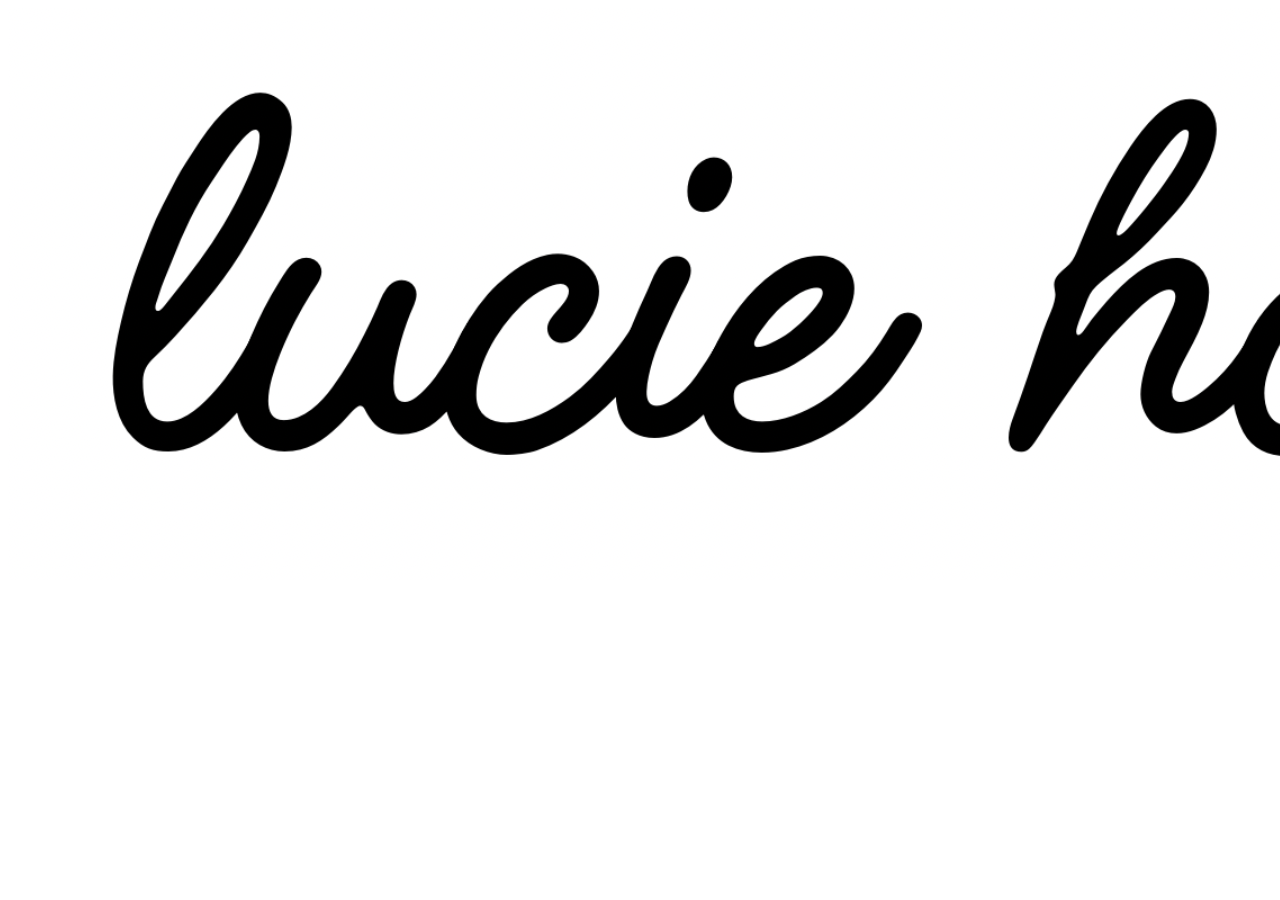
==== index.html @ 74028767 "Add files via upload" ====
<!DOCTYPE html>
<html lang="en">
  <head>
    <meta charset="UTF-8" />
    <meta name="viewport" content="width=device-width, initial-scale=1.0" />
    <title>Document</title>
    <link rel="stylesheet" href="style.css" />
  </head>
  <body>
    <img src="luciehodac.png" alt="" />
  </body>
</html>
---- style.css ----

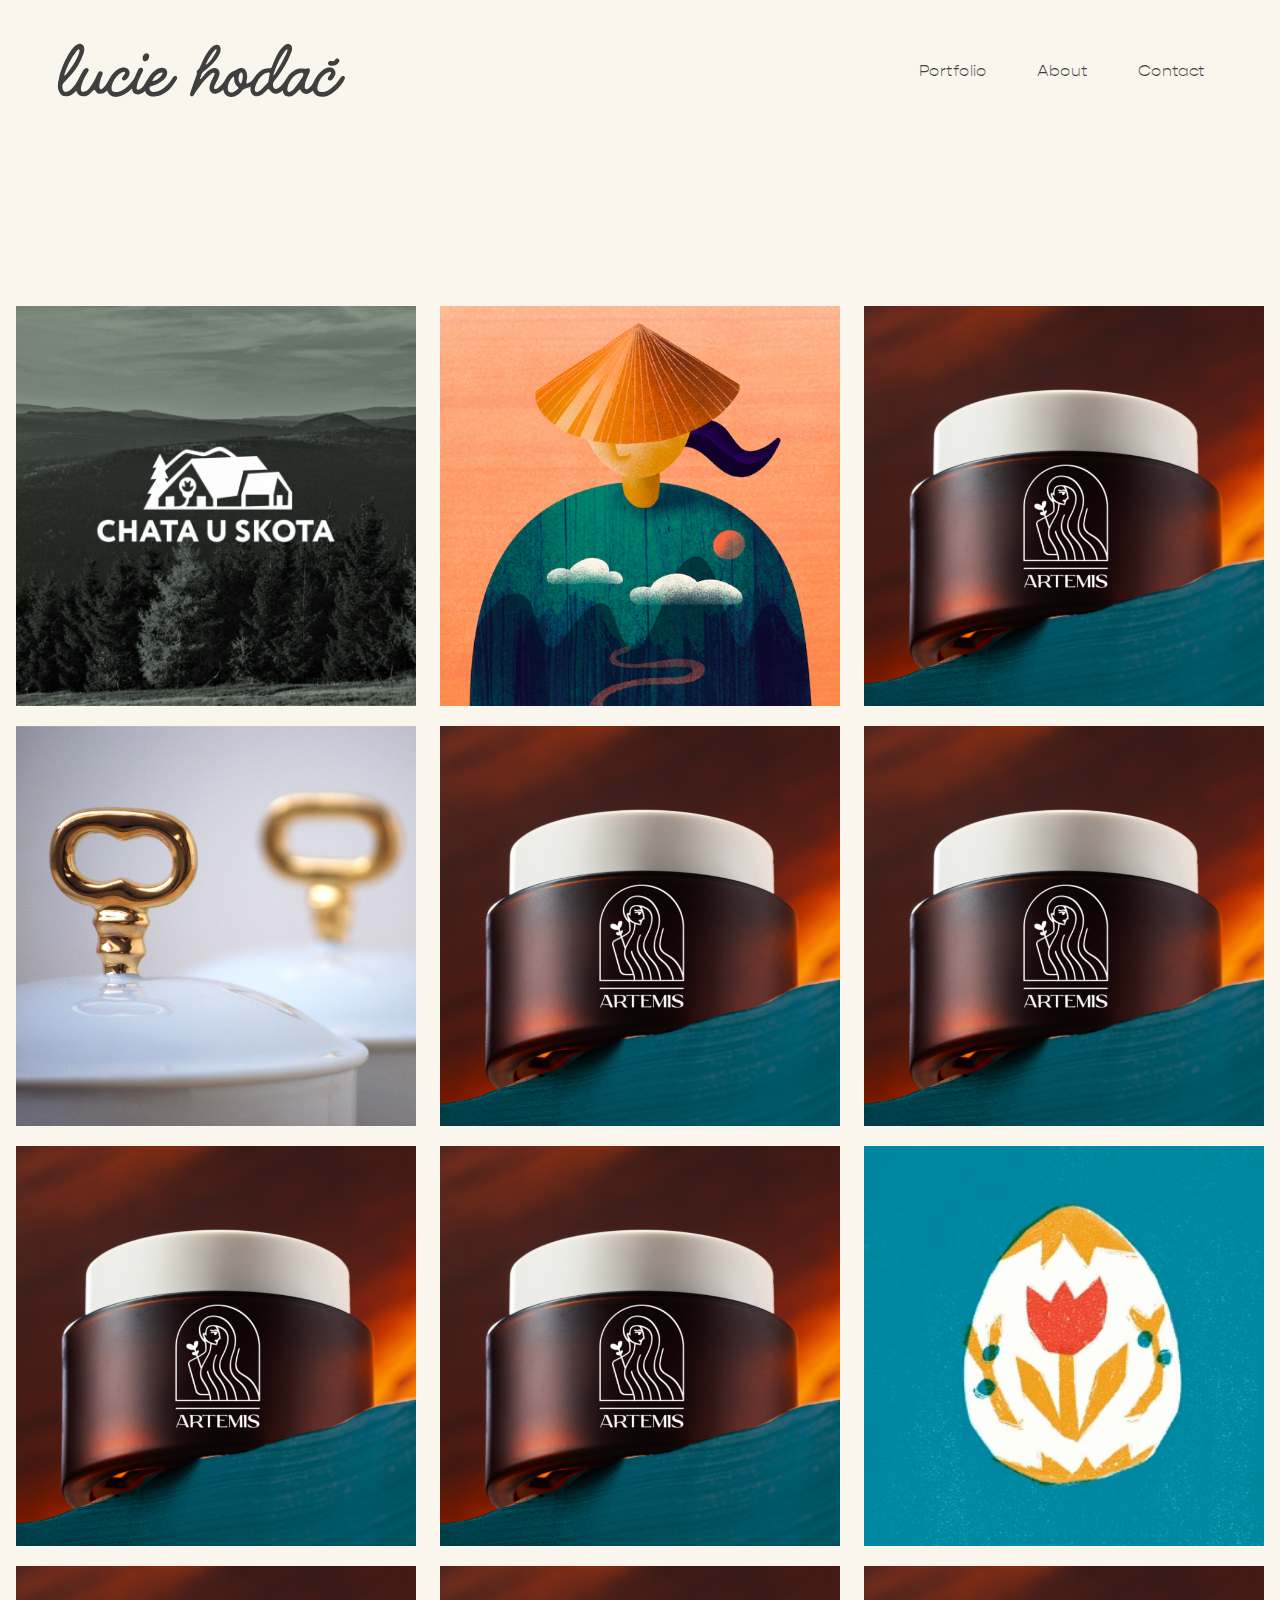
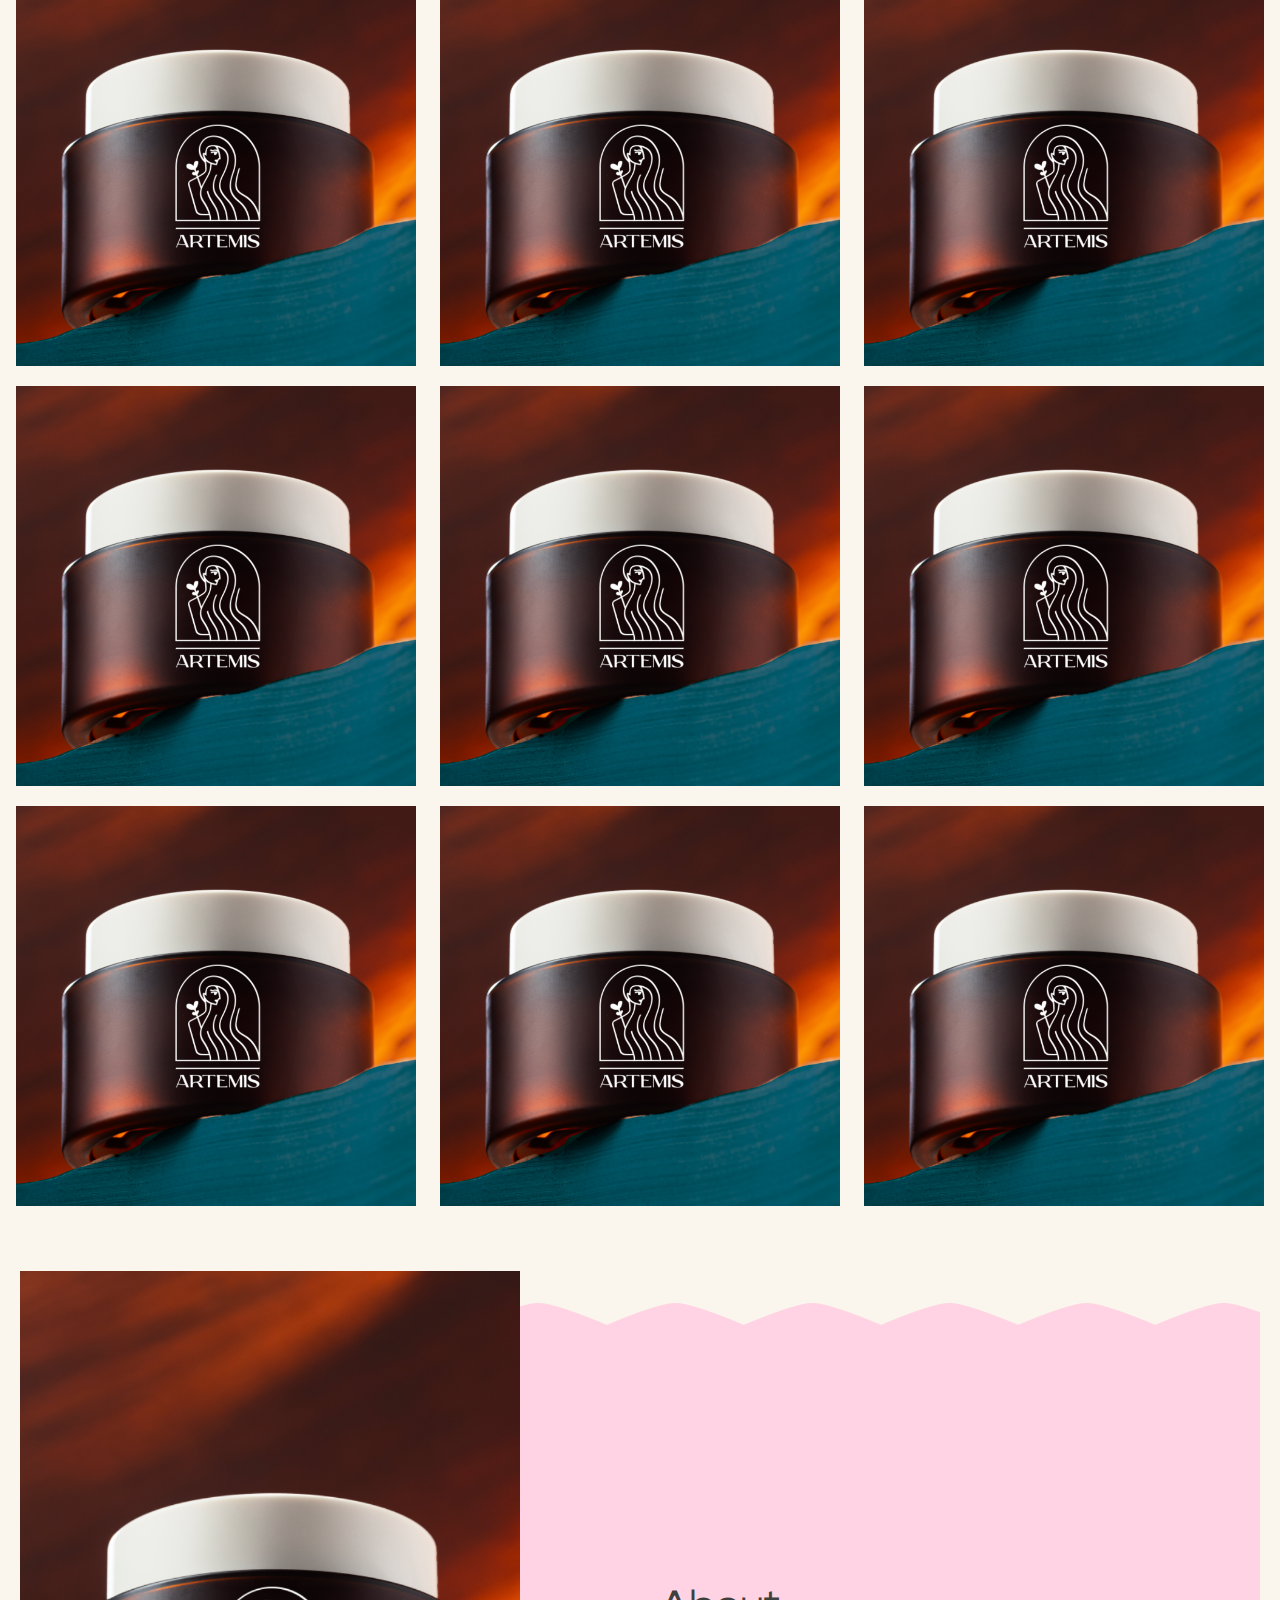
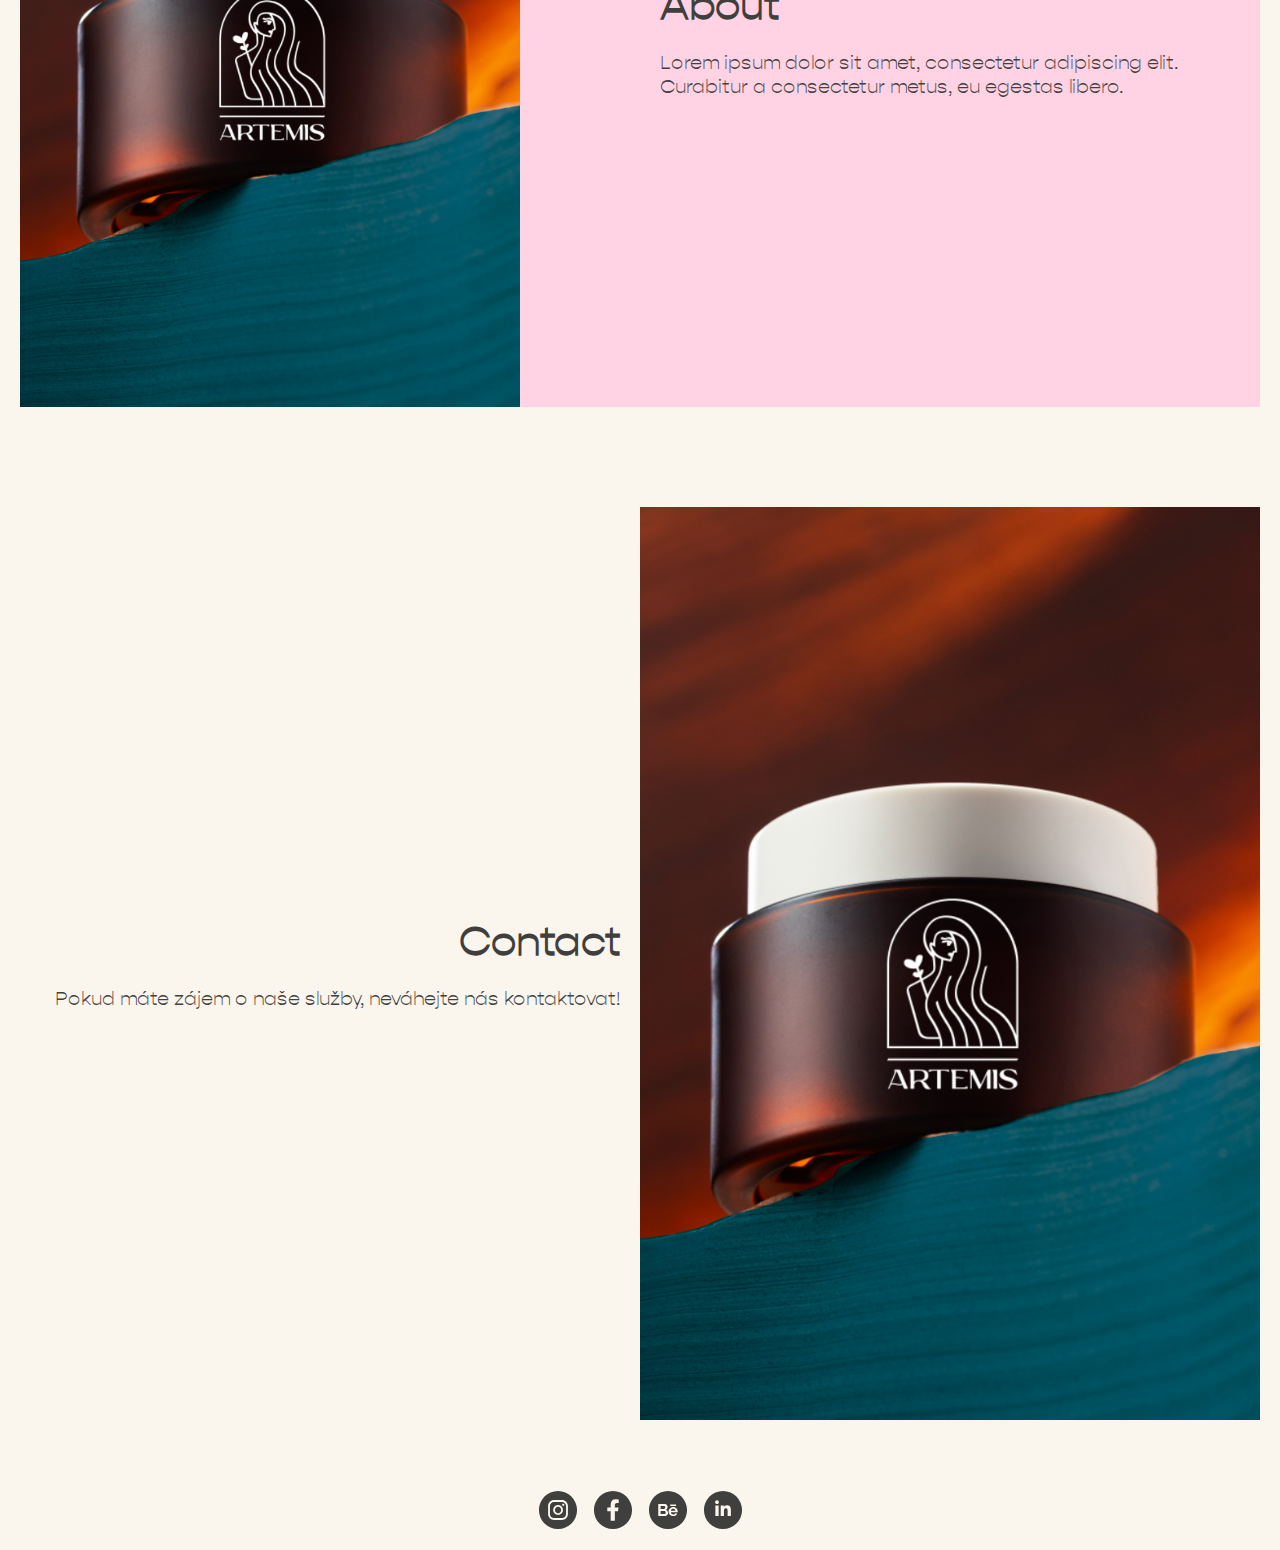
==== commit 583fc67e: "Add files via upload" ====
--- a/index.html
+++ b/index.html
@@ -1,12 +1,133 @@
 <!DOCTYPE html>
-<html lang="en">
+<html lang="cs">
   <head>
     <meta charset="UTF-8" />
     <meta name="viewport" content="width=device-width, initial-scale=1.0" />
-    <title>Document</title>
+    <title>Lucie Hodac</title>
     <link rel="stylesheet" href="style.css" />
   </head>
   <body>
-    <img src="luciehodac.png" alt="" />
+    <header>
+      <img src="Jmeno_web.svg" alt="Logo" class="logo" />
+      <nav>
+        <div class="menu-icon" id="menu-icon">
+          <span></span>
+          <span></span>
+          <span></span>
+        </div>
+        <ul id="menu">
+          <li><a href="#portfolio">Portfolio</a></li>
+          <li><a href="#about">About</a></li>
+          <li><a href="#contact">Contact</a></li>
+        </ul>
+      </nav>
+    </header>
+
+    <section id="home" class="hero">
+      <p></p>
+    </section>
+
+    <section id="portfolio" class="portfolio">
+      <div class="portfolio-item" data-title="Chata U Skota">
+        <img src="nahled_chata_u_skota.gif" alt="nahled_chata_u_skota" />
+      </div>
+      <div class="portfolio-item" data-title="Illustrations">
+        <img src="nahled_illustrations.png" alt="Projekt 2" />
+      </div>
+      <div class="portfolio-item" data-title="Artemis">
+        <img src="obr.png" alt="Projekt 3" />
+      </div>
+      <div
+        class="portfolio-item"
+        data-title="Something different that it may seem"
+      >
+        <img src="nahled_diplomka.png" alt="Projekt 4" />
+      </div>
+      <div class="portfolio-item" data-title="Projekt 5">
+        <img src="obr.png" alt="Projekt 5" />
+      </div>
+      <div class="portfolio-item" data-title="Projekt 6">
+        <img src="obr.png" alt="Projekt 6" />
+      </div>
+      <div class="portfolio-item" data-title="Projekt 7">
+        <img src="obr.png" alt="Projekt 7" />
+      </div>
+      <div class="portfolio-item" data-title="Projekt 8">
+        <img src="obr.png" alt="Projekt 8" />
+      </div>
+      <div class="portfolio-item" data-title="Projekt 9">
+        <img src="zkouska.gif" alt="Projekt 9" />
+      </div>
+      <div class="portfolio-item" data-title="Projekt 10">
+        <img src="obr.png" alt="Projekt 10" />
+      </div>
+      <div class="portfolio-item" data-title="Projekt 11">
+        <img src="obr.png" alt="Projekt 11" />
+      </div>
+      <div class="portfolio-item" data-title="Projekt 12">
+        <img src="obr.png" alt="Projekt 12" />
+      </div>
+      <div class="portfolio-item" data-title="Projekt 13">
+        <img src="obr.png" alt="Projekt 13" />
+      </div>
+      <div class="portfolio-item" data-title="Projekt 14">
+        <img src="obr.png" alt="Projekt 14" />
+      </div>
+      <div class="portfolio-item" data-title="Projekt 15">
+        <img src="obr.png" alt="Projekt 15" />
+      </div>
+      <div class="portfolio-item" data-title="Projekt 16">
+        <img src="obr.png" alt="Projekt 16" />
+      </div>
+      <div class="portfolio-item" data-title="Projekt 17">
+        <img src="obr.png" alt="Projekt 17" />
+      </div>
+      <div class="portfolio-item" data-title="Projekt 18">
+        <img src="obr.png" alt="Projekt 18" />
+      </div>
+    </section>
+    <!-- About Section -->
+    <section id="about" class="about">
+      <div class="about-content">
+        <img src="obr.png" alt="About Me" class="about-img" />
+        <div class="about-text">
+          <h2>About</h2>
+          <p>
+            Lorem ipsum dolor sit amet, consectetur adipiscing elit. Curabitur a
+            consectetur metus, eu egestas libero.
+          </p>
+        </div>
+      </div>
+    </section>
+
+    <!-- Contact Section -->
+    <section id="contact" class="contact">
+      <div class="contact-content">
+        <div class="contact-text">
+          <h2>Contact</h2>
+          <p>Pokud máte zájem o naše služby, neváhejte nás kontaktovat!</p>
+        </div>
+        <img src="obr.png" alt="Contact" class="contact-img" />
+      </div>
+    </section>
+
+    <footer>
+      <div class="footer-icons">
+        <img src="instagram.svg" alt="insta" />
+        <img src="facebook.svg" alt="fb" />
+        <img src="behance.svg" alt="be" />
+        <img src="linkedin.svg" alt="in" />
+      </div>
+    </footer>
+
+    <script>
+      // JavaScript pro menu na mobilních zařízeních
+      const menuIcon = document.getElementById("menu-icon");
+      const menu = document.getElementById("menu");
+
+      menuIcon.addEventListener("click", () => {
+        menu.classList.toggle("show");
+      });
+    </script>
   </body>
 </html>
--- a/style.css
+++ b/style.css
@@ -1 +1,272 @@
-
+/* Reset základního stylu */
+* {
+  margin: 0;
+  padding: 0;
+  box-sizing: border-box;
+}
+
+body {
+  font-family: Verdana, Geneva, Tahoma, sans-serif;
+  background-color: #faf5ed;
+  color: #3f3f3e;
+  font-family: "GopherDisplay", sans-serif;
+}
+
+header {
+  background-color: #faf5ed;
+  padding-top: 30px;
+  padding-left: 50px;
+  padding-right: 50px;
+
+  display: flex;
+  align-items: center;
+  justify-content: space-between;
+}
+
+@font-face {
+  font-family: "GopherDisplay";
+  src: url("fonts/GopherDisplay-Light.woff2") format("woff2");
+  font-weight: normal;
+  font-style: normal;
+}
+
+.logo {
+  width: 300px; /* Nastavení šířky loga */
+  height: auto; /* Automatická výška podle šířky */
+}
+
+nav {
+  display: flex;
+  align-items: center;
+}
+
+.menu-icon {
+  display: none; /* Skrytí ikonky pro desktop */
+}
+
+.menu-icon span {
+  display: block;
+  width: 25px;
+  height: 3px;
+  background-color: #3f3f3e;
+  margin: 5px 0;
+  transition: 0.4s;
+}
+
+/* Menu bude standardně skryté */
+#menu {
+  list-style: none;
+  display: flex; /* Zobrazit menu na desktopu */
+  align-items: center;
+  margin-left: auto; /* Posunout menu na pravou stranu */
+}
+
+#menu li {
+  margin: 0 10px; /* Zmenšení mezery mezi položkami */
+}
+
+#menu li a {
+  text-decoration: none;
+  color: #3f3f3e;
+  padding: 15px;
+  transition: color 0.3s; /* Přidání přechodu pro změnu barvy */
+}
+
+#menu li a:hover {
+  color: #ffd3e3; /* Změna barvy textu při najetí */
+}
+
+/* Hero sekce */
+.hero {
+  padding: 90px;
+  background-color: #faf5ed;
+}
+
+/* Portfolio */
+.portfolio {
+  padding: 5px;
+  text-align: center;
+}
+
+.portfolio-item {
+  display: inline-block;
+  margin: 10px; /* Zmenšení mezery mezi obrázky */
+  text-align: center;
+}
+
+.portfolio-item img {
+  width: 408px; /* Nastavit šířku */
+  height: 408px; /* Nastavit výšku, aby obrázky měly tvar čtverce */
+  object-fit: cover; /* Udržet poměr stran obrázku a vyplnit čtverec */
+  border-radius: 0; /* Odstranit zaoblení rohů */
+}
+/* Portfolio - animace obrázků */
+.portfolio-item {
+  display: inline-block;
+  position: relative; /* Přidání relativní pozice pro vnořený text */
+  margin: 10px; /* Větší mezera mezi obrázky */
+  width: 400px; /* Nastavení šířky obrázku */
+  height: 400px; /* Nastavení výšky obrázku */
+}
+
+.portfolio-item img {
+  width: 100%;
+  height: 100%;
+  object-fit: cover; /* Udržení poměru stran obrázku */
+  border-radius: 0; /* Odstranit zaoblení rohů */
+  transition: opacity 0.3s, background-color 0.3s; /* Přechod pro opacity a pozadí */
+}
+
+.portfolio-item:hover img {
+  opacity: 1; /* Změna opacity při najetí */
+}
+
+.portfolio-item::before {
+  content: attr(data-title); /* Zobrazí text z data-title */
+  position: absolute;
+  top: 50%;
+  left: 50%;
+  transform: translate(-50%, -50%);
+  color: #3f3f3e;
+  font-size: 1.5rem;
+  text-align: center;
+  opacity: 0; /* Skrytý text na začátku */
+  transition: opacity 0.3s; /* Přechod pro opacity */
+}
+
+.portfolio-item:hover::before {
+  opacity: 1; /* Zobrazení textu při najetí */
+  background-color: #ffd3e3; /* Barva pozadí při najetí */
+  width: 100%;
+  height: 100%;
+  display: flex;
+  align-items: center;
+  justify-content: center;
+}
+
+/* Patička */
+footer {
+  background-color: #faf5ed;
+  height: 80px;
+  display: flex;
+  justify-content: center;
+  align-items: center;
+}
+
+footer .footer-icons {
+  display: flex;
+  gap: 15px; /* Mezera mezi ikonami */
+}
+
+footer .footer-icons img {
+  width: 40px; /* Šířka ikon */
+  height: 40px; /* Výška ikon */
+  object-fit: cover; /* Udržení poměru stran */
+}
+
+/* Responsive design - zobrazení pouze na menších zařízeních */
+@media (max-width: 768px) {
+  /* Zobrazení hamburger ikony na menších obrazovkách */
+  .menu-icon {
+    display: block;
+  }
+
+  #menu {
+    display: none; /* Skrytí menu na menších obrazovkách */
+    flex-direction: column;
+    width: 100%;
+    position: absolute;
+    top: 20px;
+    right: 0;
+    background-color: #ffd3e3;
+  }
+
+  #menu.show {
+    display: block;
+    /* Zobrazení menu při aktivaci */
+  }
+
+  #menu li {
+    margin: 0;
+  }
+
+  #menu li a {
+    padding: 15px;
+    border-bottom: 1px solid #ddd;
+  }
+
+  #menu li a:hover {
+    background-color: #f0f0f0;
+  }
+}
+
+/* About sekce */
+.about {
+  padding: 50px 20px;
+  display: flex;
+  align-items: center;
+  background-color: #faf5ed;
+}
+
+.about-content {
+  display: flex;
+  align-items: center;
+  justify-content: space-between;
+  background-image: url(zkouskapozadi.png);
+}
+
+.about-img {
+  width: 500px;
+  height: auto;
+}
+
+.about-text {
+  width: 50%;
+  padding: 20px;
+}
+
+.about h2 {
+  font-size: 2.5rem;
+  margin-bottom: 20px;
+}
+
+.about p {
+  font-size: 1.2rem;
+  color: #3f3f3e;
+}
+
+/* Kontakt sekce */
+.contact {
+  padding: 50px 20px;
+  display: flex;
+  align-items: center;
+  background-color: #faf5ed;
+  margin-bottom: 0px;
+}
+
+.contact-content {
+  display: flex;
+  align-items: center;
+  justify-content: space-between;
+}
+
+.contact-text {
+  width: 50%;
+  padding: 20px;
+  text-align: right; /* Text napravo */
+}
+
+.contact-img {
+  width: 50%;
+  height: auto;
+}
+
+.contact h2 {
+  font-size: 2.5rem;
+  margin-bottom: 20px;
+}
+
+.contact p {
+  font-size: 1.2rem;
+  color: #3f3f3e;
+}
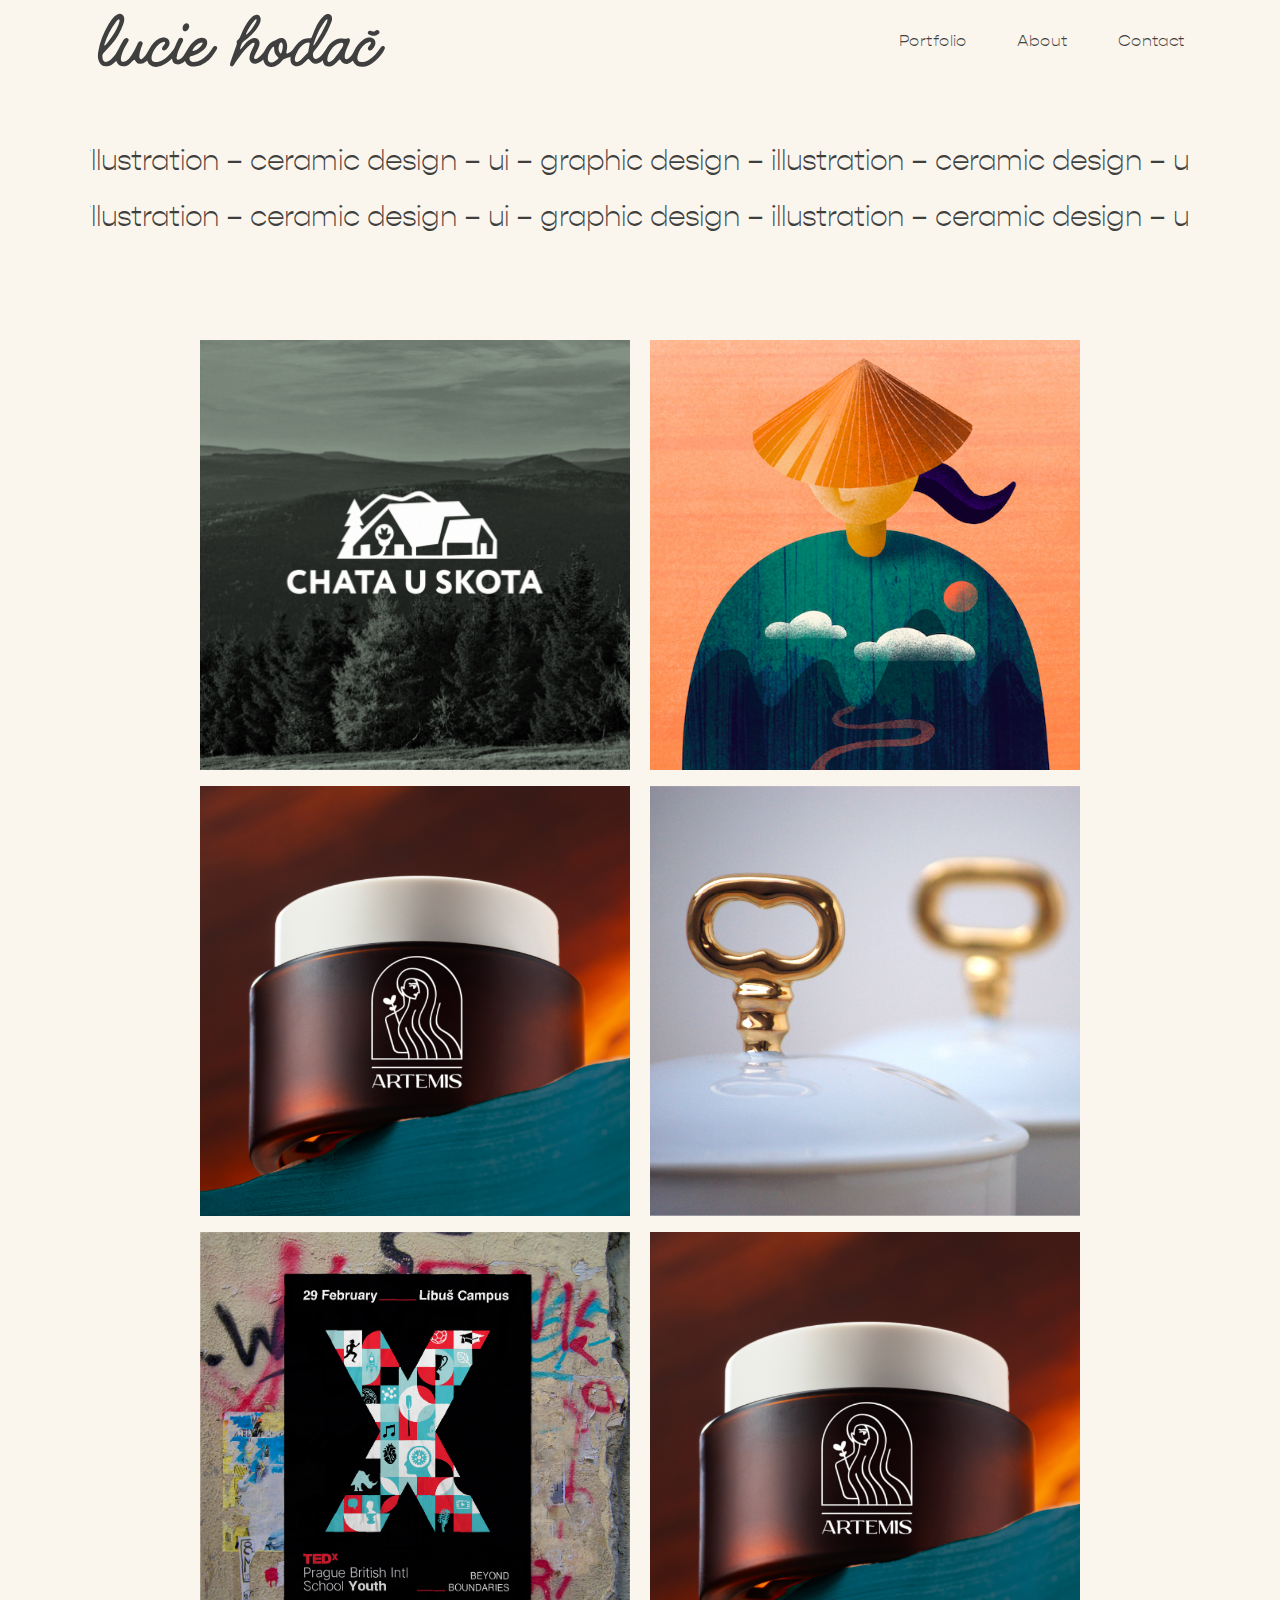
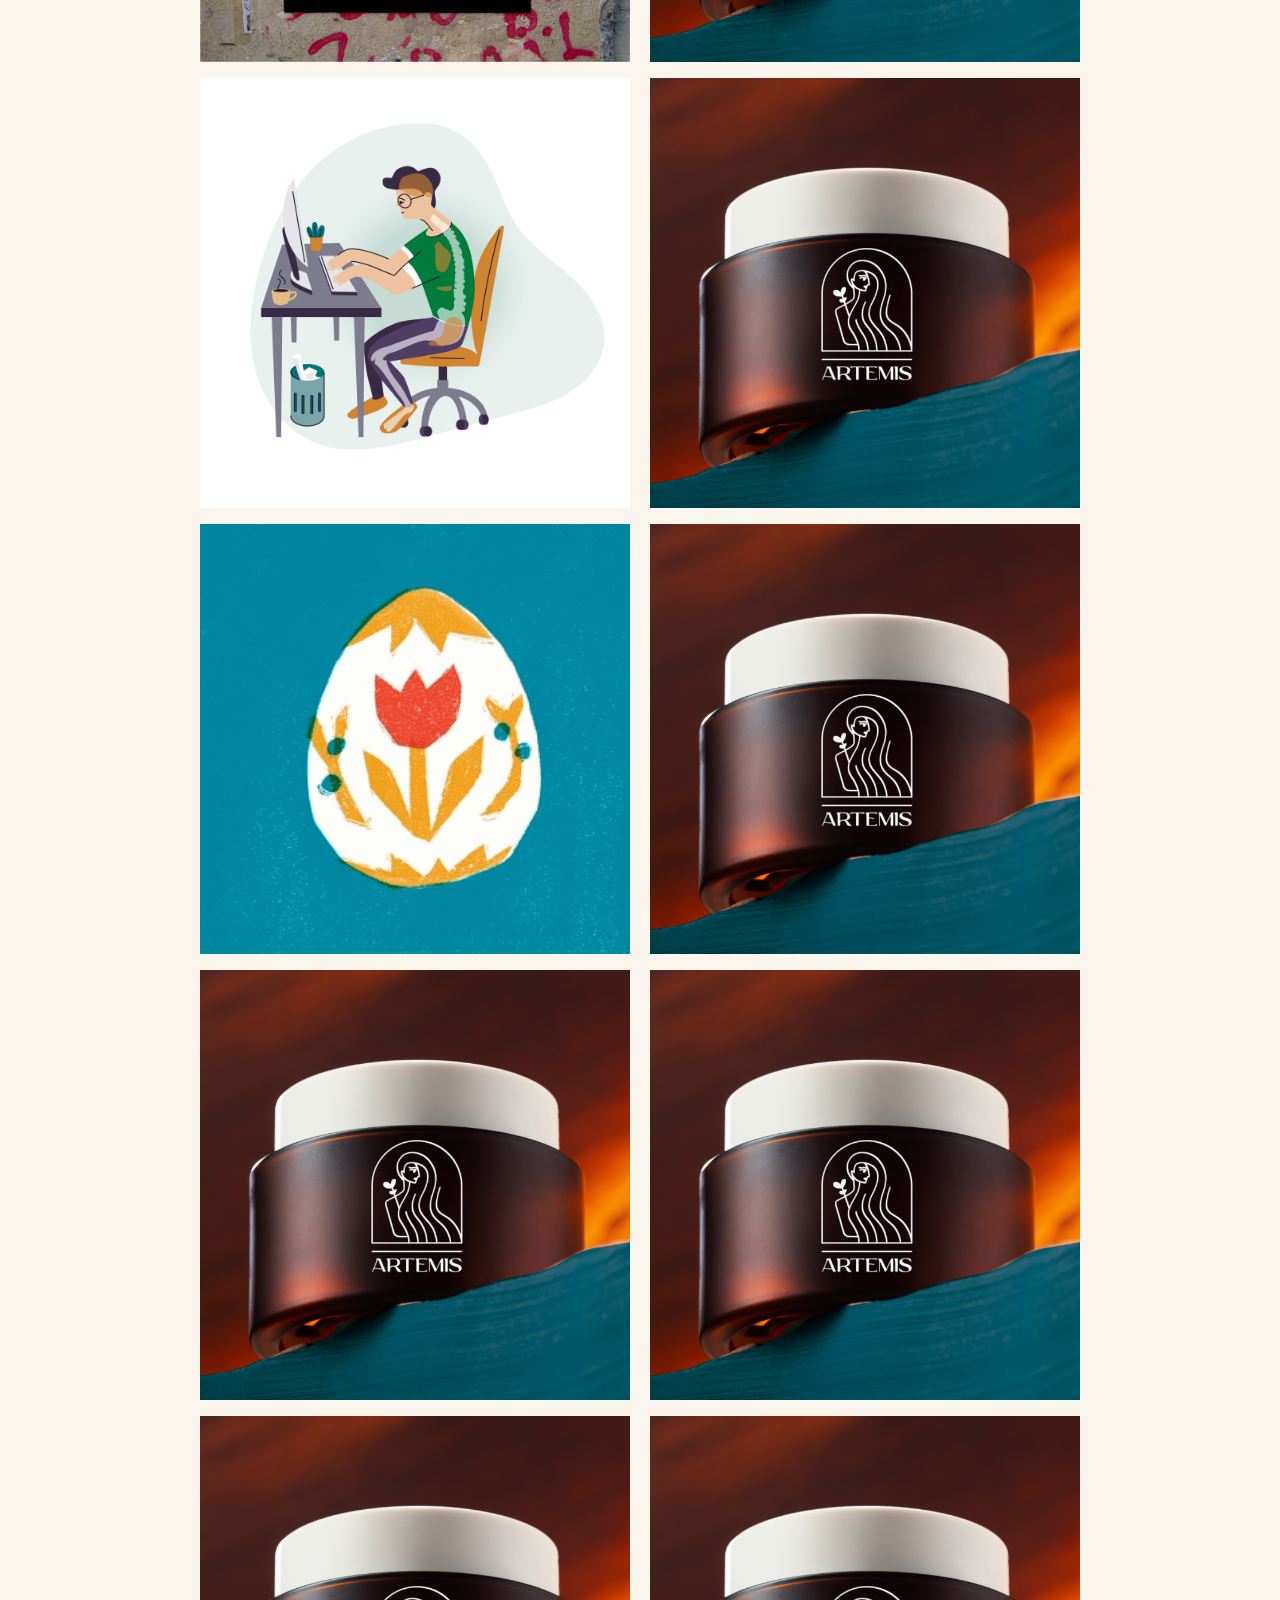
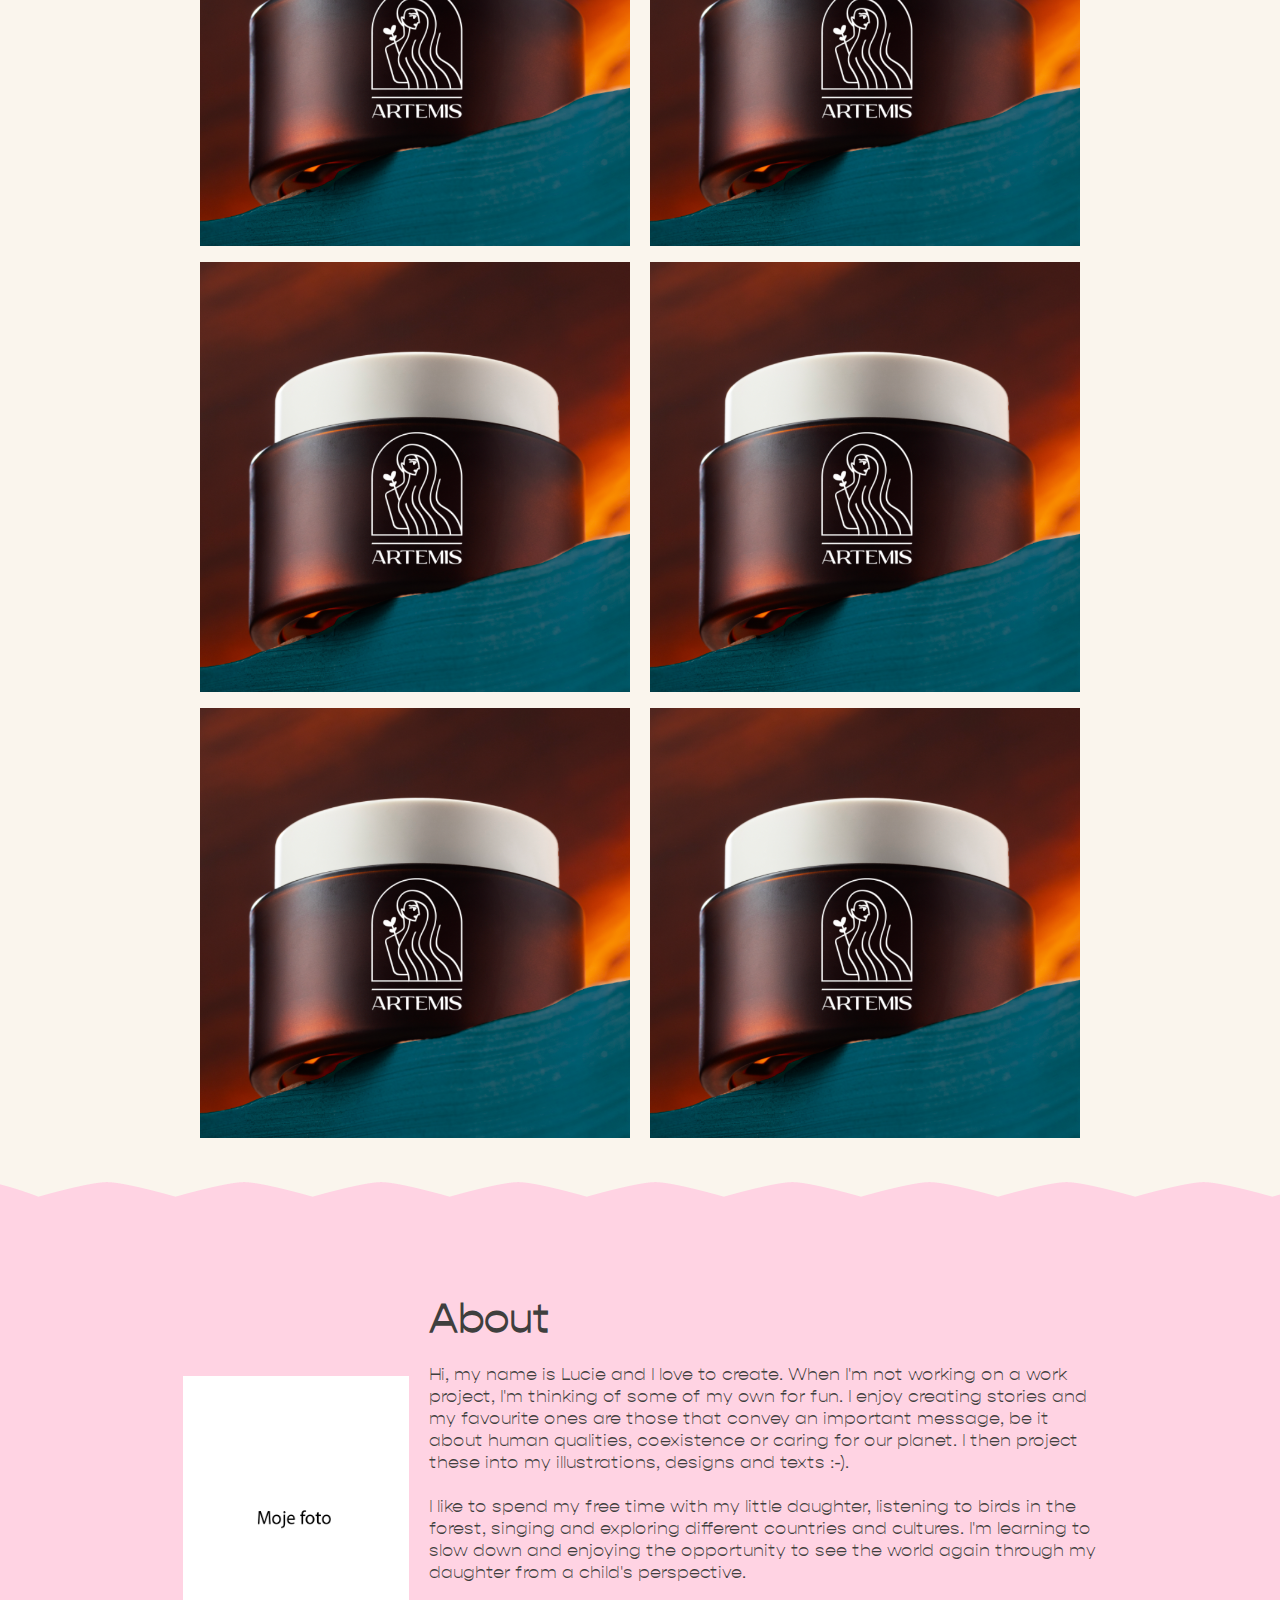
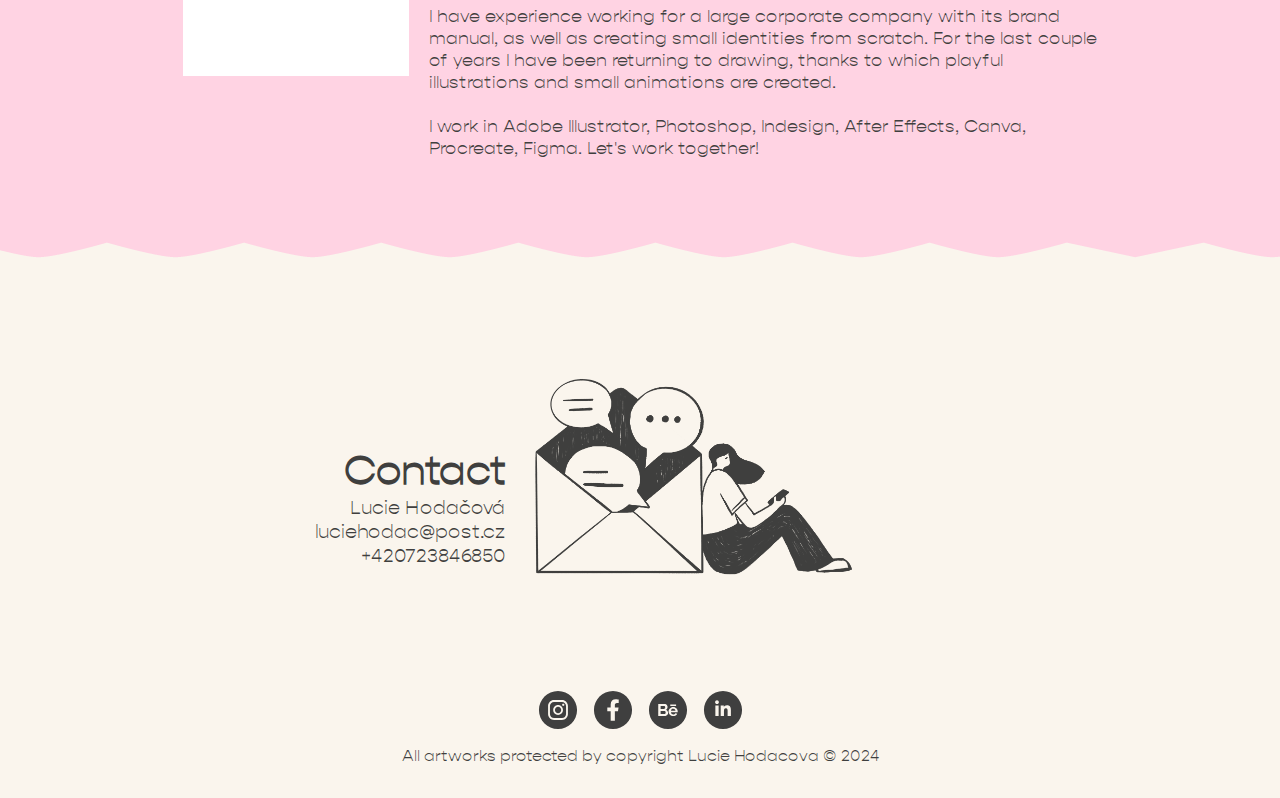
==== commit 4ef0474f: "Add files via upload" ====
--- a/index.html
+++ b/index.html
@@ -4,6 +4,7 @@
     <meta charset="UTF-8" />
     <meta name="viewport" content="width=device-width, initial-scale=1.0" />
     <title>Lucie Hodac</title>
+    <link rel="icon" type="image/x-icon" href="favicon.ico" />
     <link rel="stylesheet" href="style.css" />
   </head>
   <body>
@@ -24,15 +25,40 @@
     </header>
 
     <section id="home" class="hero">
-      <p></p>
+      <div class="container">
+        <div class="scroll">
+          <div class="RightToLeft">
+            <p>
+              graphic design – illustration – ceramic design – ui – graphic
+              design – illustration – ceramic design – ui – graphic design –
+              illustration – ceramic design – ui – graphic design – illustration
+              – ceramic design – ui – graphic design
+            </p>
+            <p><br /></p>
+            <p><br /></p>
+            <p><br /></p>
+          </div>
+
+          <div class="LeftToRight">
+            <p>
+              graphic design – illustration – ceramic design – ui – graphic
+              design – illustration – ceramic design – ui – graphic design –
+              illustration – ceramic design – ui – graphic design – illustration
+              – ceramic design – ui – graphic design
+            </p>
+          </div>
+        </div>
+      </div>
     </section>
 
     <section id="portfolio" class="portfolio">
       <div class="portfolio-item" data-title="Chata U Skota">
-        <img src="nahled_chata_u_skota.gif" alt="nahled_chata_u_skota" />
+        <a href="chatauskota.html">
+          <img src="nahled_chata_u_skota.gif" alt="nahled_chata_u_skota" />
+        </a>
       </div>
       <div class="portfolio-item" data-title="Illustrations">
-        <img src="nahled_illustrations.png" alt="Projekt 2" />
+        <img src="nahled_illustrations.png" alt="ilustrace_postavy" />
       </div>
       <div class="portfolio-item" data-title="Artemis">
         <img src="obr.png" alt="Projekt 3" />
@@ -41,16 +67,16 @@
         class="portfolio-item"
         data-title="Something different that it may seem"
       >
-        <img src="nahled_diplomka.png" alt="Projekt 4" />
+        <img src="nahled_diplomka.png" alt="porcelan" />
       </div>
-      <div class="portfolio-item" data-title="Projekt 5">
-        <img src="obr.png" alt="Projekt 5" />
+      <div class="portfolio-item" data-title="TEDx in Prague">
+        <img src="nahled_ted_x.png" alt="TEDx" />
       </div>
       <div class="portfolio-item" data-title="Projekt 6">
         <img src="obr.png" alt="Projekt 6" />
       </div>
-      <div class="portfolio-item" data-title="Projekt 7">
-        <img src="obr.png" alt="Projekt 7" />
+      <div class="portfolio-item" data-title="Infographics">
+        <img src="nahled_infographics.png" alt="infografika_postava" />
       </div>
       <div class="portfolio-item" data-title="Projekt 8">
         <img src="obr.png" alt="Projekt 8" />
@@ -86,37 +112,66 @@
         <img src="obr.png" alt="Projekt 18" />
       </div>
     </section>
-    <!-- About Section -->
+
     <section id="about" class="about">
       <div class="about-content">
-        <img src="obr.png" alt="About Me" class="about-img" />
+        <img src="mojefoto.png" alt="About Me" class="about-img" />
         <div class="about-text">
           <h2>About</h2>
           <p>
-            Lorem ipsum dolor sit amet, consectetur adipiscing elit. Curabitur a
-            consectetur metus, eu egestas libero.
+            Hi, my name is Lucie and I love to create. When I'm not working on a
+            work project, I'm thinking of some of my own for fun. I enjoy
+            creating stories and my favourite ones are those that convey an
+            important message, be it about human qualities, coexistence or
+            caring for our planet. I then project these into my illustrations,
+            designs and texts :-). <br /><br />I like to spend my free time with
+            my little daughter, listening to birds in the forest, singing and
+            exploring different countries and cultures. I'm learning to slow
+            down and enjoying the opportunity to see the world again through my
+            daughter from a child's perspective. <br /><br />I have experience
+            working for a large corporate company with its brand manual, as well
+            as creating small identities from scratch. For the last couple of
+            years I have been returning to drawing, thanks to which playful
+            illustrations and small animations are created. <br /><br />
+
+            I work in Adobe Illustrator, Photoshop, Indesign, After Effects,
+            Canva, Procreate, Figma. Let's work together!
           </p>
         </div>
       </div>
     </section>
 
-    <!-- Contact Section -->
     <section id="contact" class="contact">
       <div class="contact-content">
         <div class="contact-text">
+          <p><br /></p>
           <h2>Contact</h2>
-          <p>Pokud máte zájem o naše služby, neváhejte nás kontaktovat!</p>
+          <p>Lucie Hodačová</p>
+          <p>luciehodac@post.cz</p>
+          <p>+420723846850</p>
+          <br />
         </div>
-        <img src="obr.png" alt="Contact" class="contact-img" />
+        <img src="Contact_Web.png" alt="Contact" class="contact-img" />
       </div>
     </section>
 
     <footer>
       <div class="footer-icons">
-        <img src="instagram.svg" alt="insta" />
-        <img src="facebook.svg" alt="fb" />
-        <img src="behance.svg" alt="be" />
-        <img src="linkedin.svg" alt="in" />
+        <a href="https://www.instagram.com/lucie.hodac/"
+          ><img src="instagram.svg" alt="insta"
+        /></a>
+        <a href="https://www.facebook.com/luciesmoradkovadesign/"
+          ><img src="facebook.svg" alt="fb"
+        /></a>
+        <a href="https://www.behance.net/luciehodacova"
+          ><img src="behance.svg" alt="be"
+        /></a>
+        <a href="https://www.linkedin.com/in/lucie-hodacova-a73a61aa"
+          ><img src="linkedin.svg" alt="in"
+        /></a>
+      </div>
+      <div class="rights">
+        <p>All artworks protected by copyright Lucie Hodacova © 2024</p>
       </div>
     </footer>
 
--- a/style.css
+++ b/style.css
@@ -15,8 +15,8 @@
 header {
   background-color: #faf5ed;
   padding-top: 30px;
-  padding-left: 50px;
-  padding-right: 50px;
+  padding-left: 90px;
+  padding-right: 70px;
 
   display: flex;
   align-items: center;
@@ -33,11 +33,14 @@
 .logo {
   width: 300px; /* Nastavení šířky loga */
   height: auto; /* Automatická výška podle šířky */
+  position: fixed;
+  z-index: 9999;
 }
 
 nav {
   display: flex;
   align-items: center;
+  margin-left: auto;
 }
 
 .menu-icon {
@@ -82,6 +85,53 @@
   background-color: #faf5ed;
 }
 
+.container {
+  display: flex;
+  justify-content: center;
+  align-items: center;
+  height: 6rem;
+  overflow: hidden;
+}
+
+.scroll {
+  white-space: nowrap;
+  font-size: 0.35rem;
+  margin: 0 2em;
+}
+
+.scroll p {
+  font-size: 5em;
+  color: #3f3f3e;
+  margin-bottom: 0;
+  line-height: 0.5em;
+}
+
+.RightToLeft {
+  animation: RightToLeft 30s infinite linear;
+}
+
+.LeftToRight {
+  animation: LeftToRight 30s infinite linear;
+}
+
+@keyframes RightToLeft {
+  from {
+    transform: translateX(0%);
+  }
+  to {
+    transform: translateX(-100%);
+  }
+}
+
+@keyframes LeftToRight {
+  from {
+    transform: translateX(-100%);
+  }
+  to {
+    transform: translateX(0%);
+  }
+}
+
 /* Portfolio */
 .portfolio {
   padding: 5px;
@@ -95,8 +145,8 @@
 }
 
 .portfolio-item img {
-  width: 408px; /* Nastavit šířku */
-  height: 408px; /* Nastavit výšku, aby obrázky měly tvar čtverce */
+  width: 430px; /* Nastavit šířku */
+  height: 430px; /* Nastavit výšku, aby obrázky měly tvar čtverce */
   object-fit: cover; /* Udržet poměr stran obrázku a vyplnit čtverec */
   border-radius: 0; /* Odstranit zaoblení rohů */
 }
@@ -104,9 +154,9 @@
 .portfolio-item {
   display: inline-block;
   position: relative; /* Přidání relativní pozice pro vnořený text */
-  margin: 10px; /* Větší mezera mezi obrázky */
-  width: 400px; /* Nastavení šířky obrázku */
-  height: 400px; /* Nastavení výšky obrázku */
+  margin: 8px; /* Větší mezera mezi obrázky */
+  width: 430px; /* Nastavení šířky obrázku */
+  height: 430px; /* Nastavení výšky obrázku */
 }
 
 .portfolio-item img {
@@ -142,26 +192,6 @@
   display: flex;
   align-items: center;
   justify-content: center;
-}
-
-/* Patička */
-footer {
-  background-color: #faf5ed;
-  height: 80px;
-  display: flex;
-  justify-content: center;
-  align-items: center;
-}
-
-footer .footer-icons {
-  display: flex;
-  gap: 15px; /* Mezera mezi ikonami */
-}
-
-footer .footer-icons img {
-  width: 40px; /* Šířka ikon */
-  height: 40px; /* Výška ikon */
-  object-fit: cover; /* Udržení poměru stran */
 }
 
 /* Responsive design - zobrazení pouze na menších zařízeních */
@@ -202,7 +232,6 @@
 
 /* About sekce */
 .about {
-  padding: 50px 20px;
   display: flex;
   align-items: center;
   background-color: #faf5ed;
@@ -211,17 +240,22 @@
 .about-content {
   display: flex;
   align-items: center;
-  justify-content: space-between;
+  justify-content: center;
   background-image: url(zkouskapozadi.png);
+
+  width: 100%; /* Šířka sekce bude 100% */
+  min-height: 750px;
+  padding: 0 50px;
 }
 
 .about-img {
-  width: 500px;
-  height: auto;
+  width: auto;
+  height: 300px;
+  padding-left: 20px;
 }
 
 .about-text {
-  width: 50%;
+  width: 60%;
   padding: 20px;
 }
 
@@ -231,7 +265,7 @@
 }
 
 .about p {
-  font-size: 1.2rem;
+  font-size: 1.1rem;
   color: #3f3f3e;
 }
 
@@ -253,20 +287,59 @@
 .contact-text {
   width: 50%;
   padding: 20px;
+  padding-top: 70px;
   text-align: right; /* Text napravo */
 }
 
 .contact-img {
-  width: 50%;
+  width: 27%;
   height: auto;
+  margin-right: 400px;
 }
 
 .contact h2 {
   font-size: 2.5rem;
-  margin-bottom: 20px;
 }
 
 .contact p {
   font-size: 1.2rem;
   color: #3f3f3e;
 }
+/* Patička */
+footer {
+  background-color: #faf5ed;
+  height: 140px;
+  display: flex;
+  flex-direction: column;
+  justify-content: center;
+  align-items: center;
+}
+
+footer .footer-icons {
+  display: flex;
+  gap: 15px;
+  margin-bottom: 10px;
+}
+
+footer .footer-icons img {
+  width: 40px; /* Šířka ikon */
+  height: 40px; /* Výška ikon */
+  object-fit: cover; /* Udržení poměru stran */
+}
+footer .rights {
+  text-align: center;
+  color: #3f3f3e;
+}
+
+footer .footer-icons a img {
+  width: 40px; /* Šířka ikon */
+  height: 40px; /* Výška ikon */
+  transition: filter 0.3s ease; /* Přidání přechodu pro změnu barvy */
+  filter: invert(0%) sepia(0%) saturate(0%) hue-rotate(0deg) brightness(100%)
+    contrast(100%); /* Výchozí barva */
+}
+
+footer .footer-icons a:hover img {
+  filter: invert(92%) sepia(13%) saturate(2875%) hue-rotate(304deg)
+    brightness(156%) contrast(90%); /* Barva #FFD3E3 při najetí myši */
+}
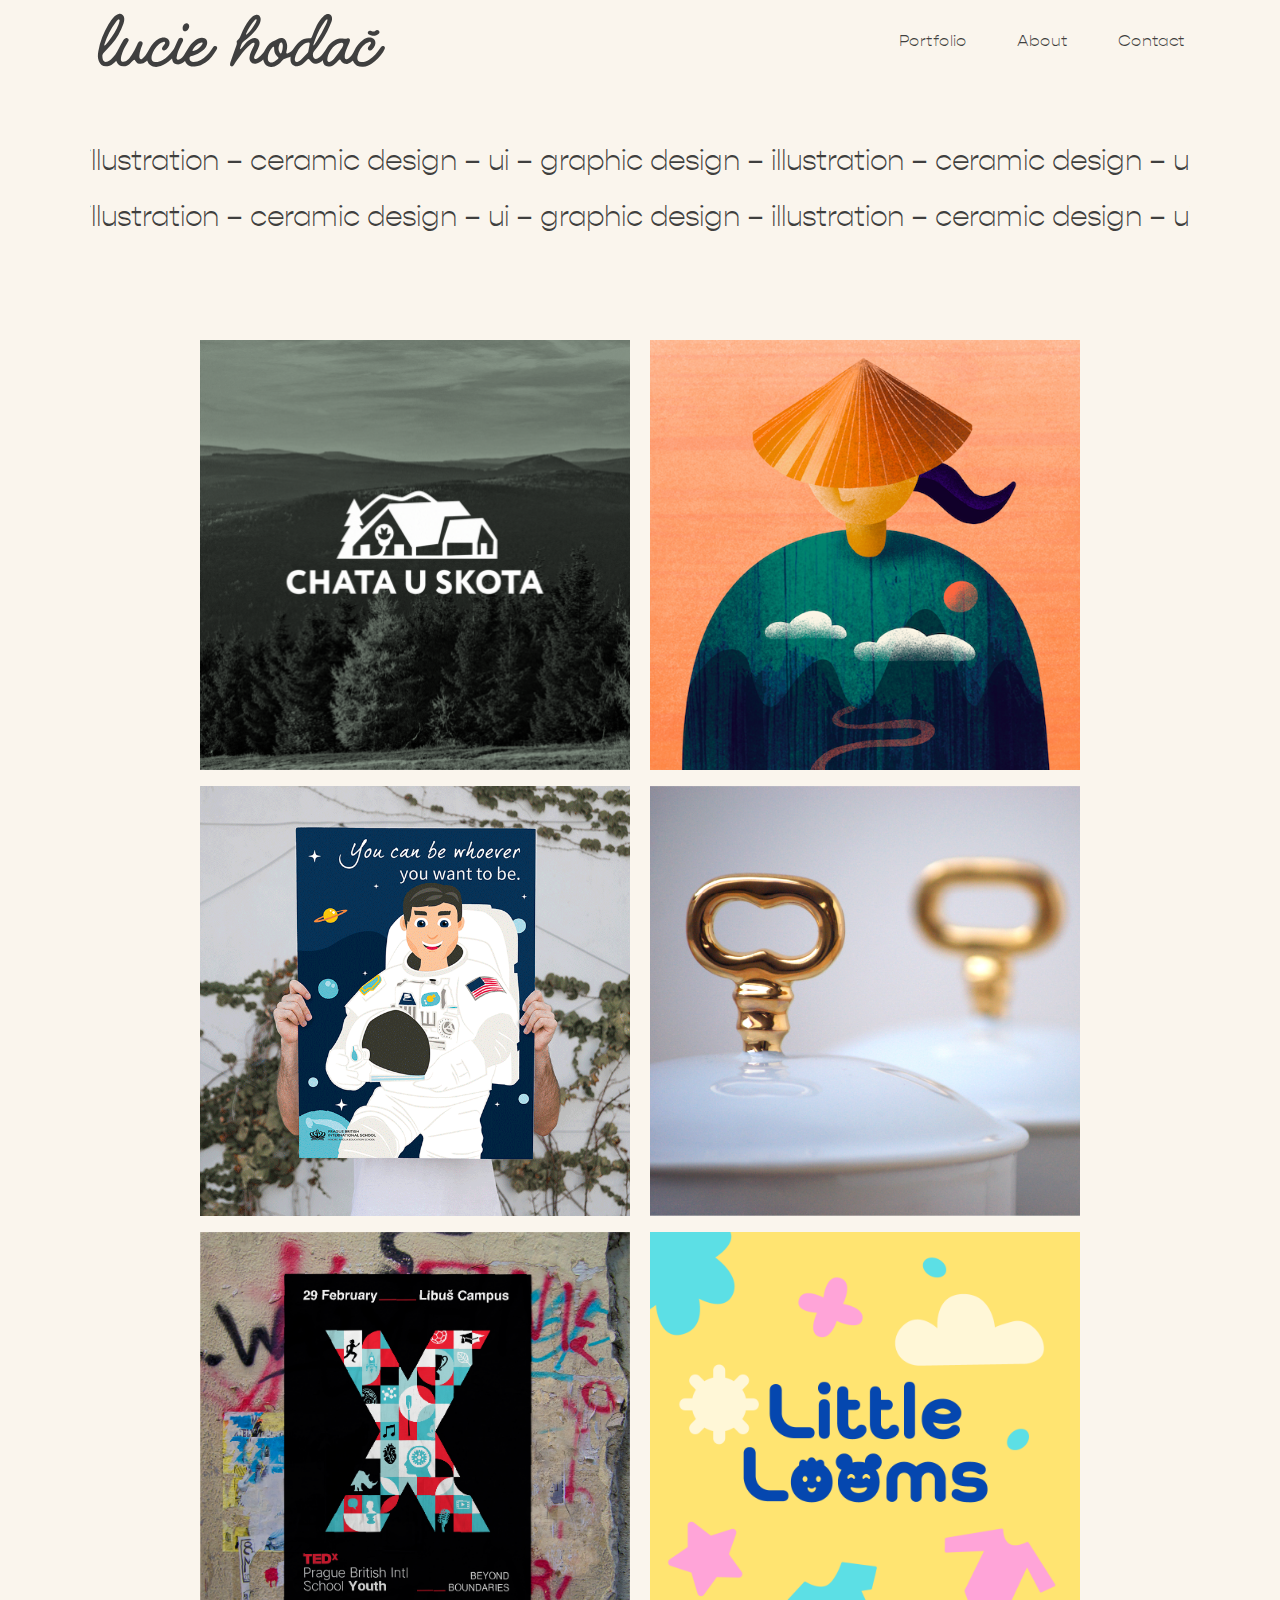
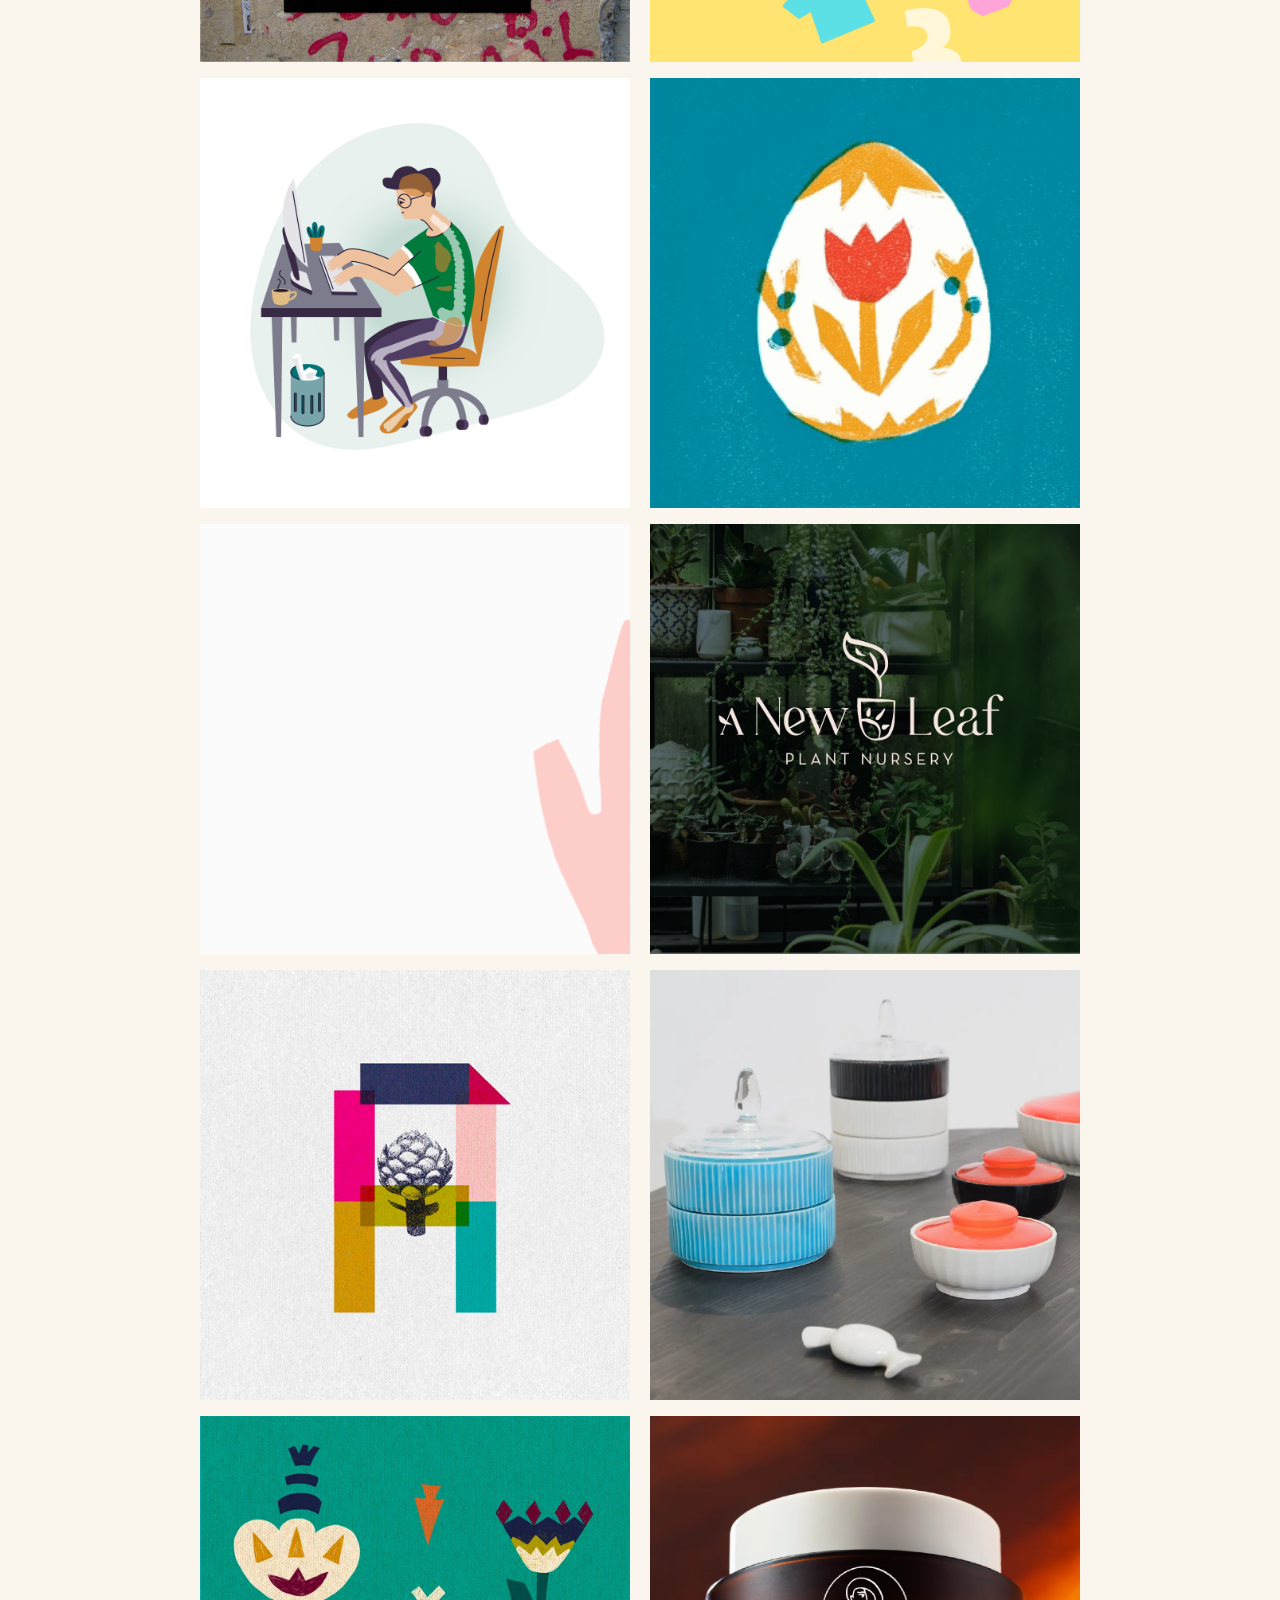
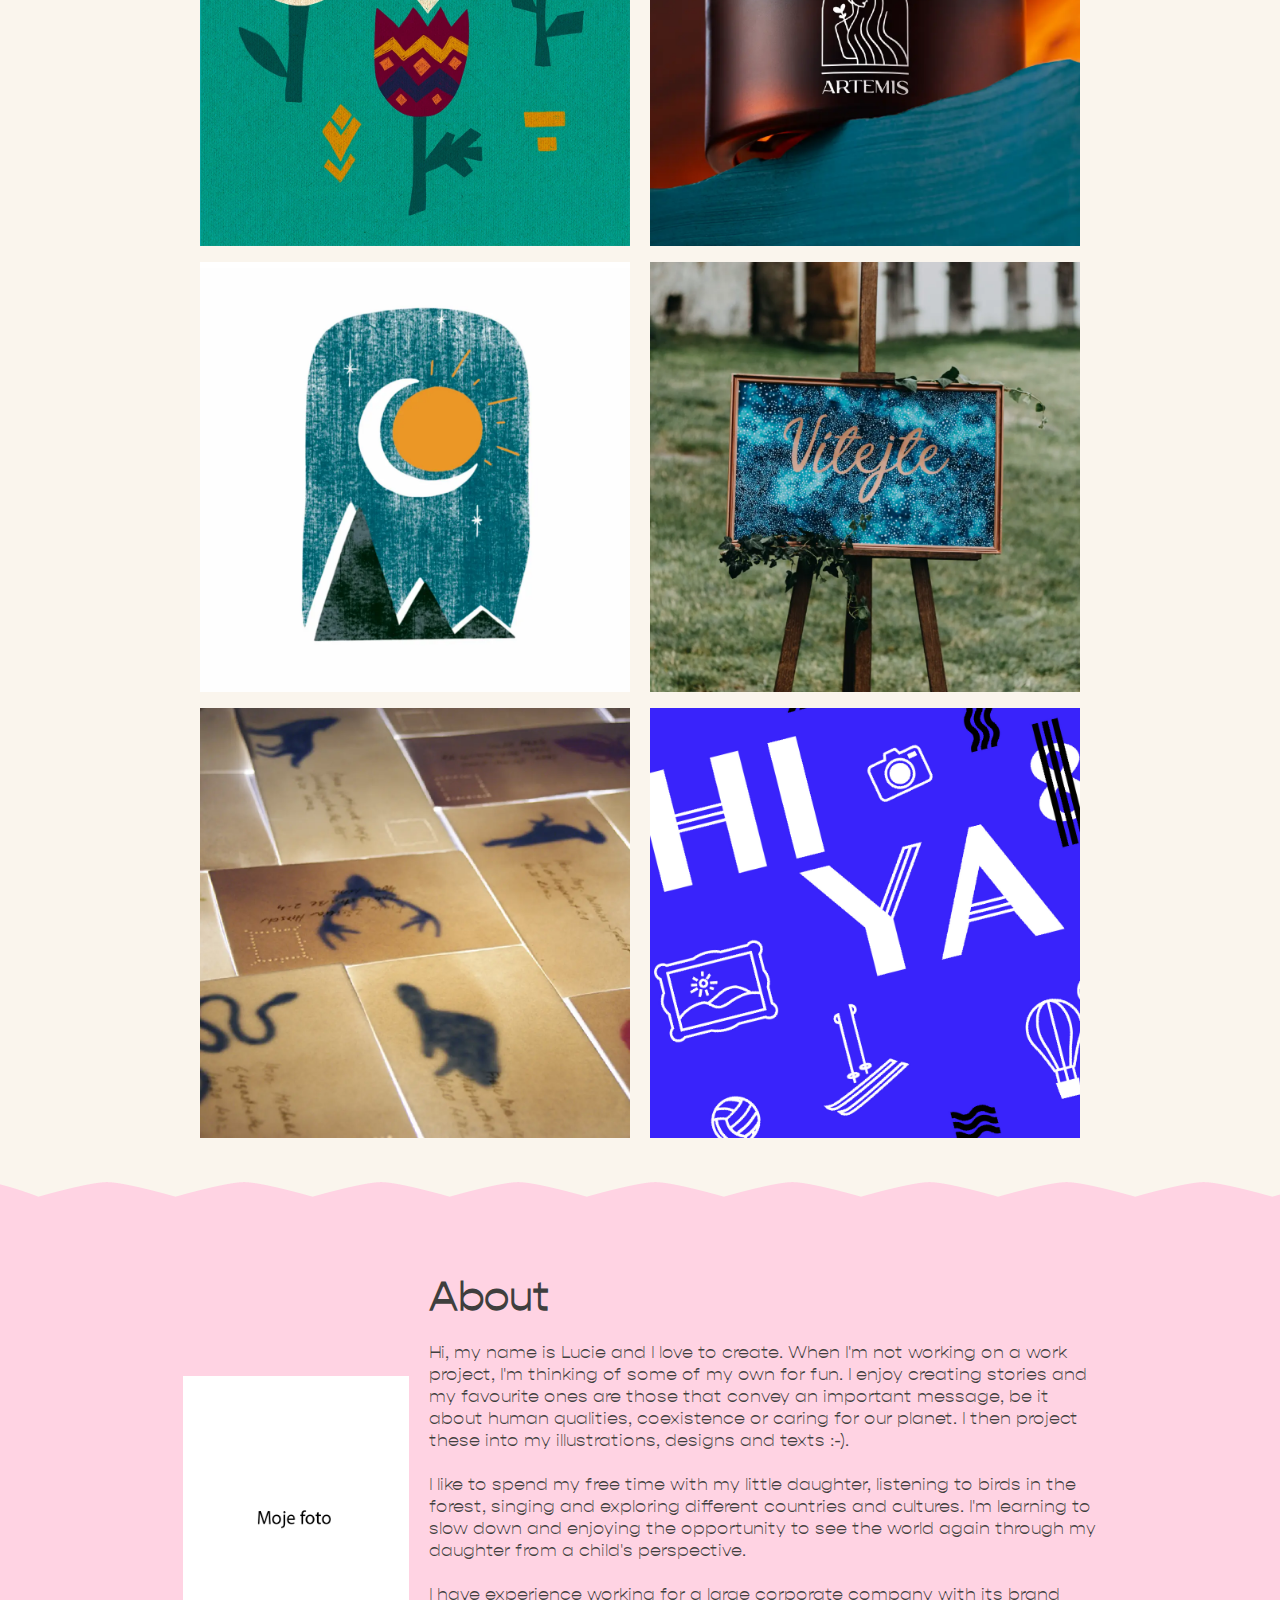
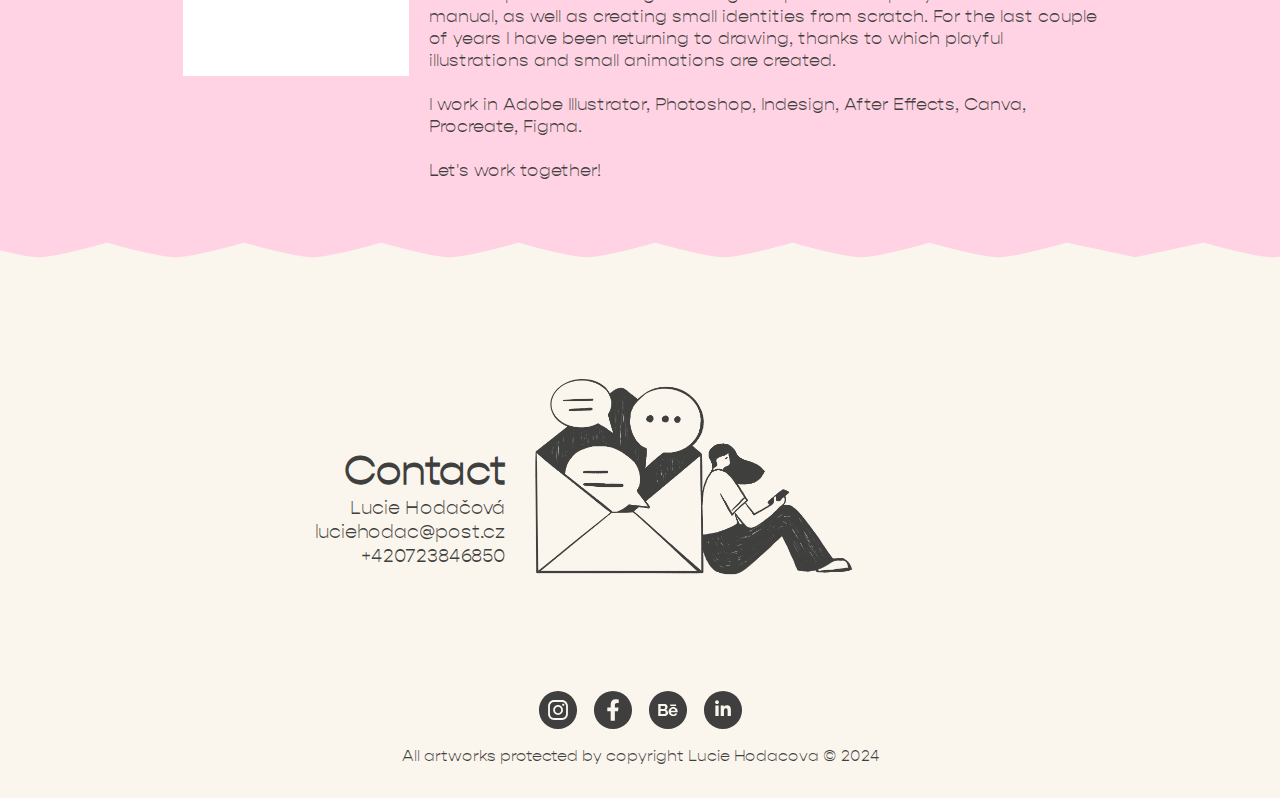
==== commit 7849201e: "Add files via upload" ====
--- a/index.html
+++ b/index.html
@@ -60,8 +60,8 @@
       <div class="portfolio-item" data-title="Illustrations">
         <img src="nahled_illustrations.png" alt="ilustrace_postavy" />
       </div>
-      <div class="portfolio-item" data-title="Artemis">
-        <img src="obr.png" alt="Projekt 3" />
+      <div class="portfolio-item" data-title="Posters">
+        <img src="nahled_postersanimation.gif" alt="Plakaty" />
       </div>
       <div
         class="portfolio-item"
@@ -72,44 +72,44 @@
       <div class="portfolio-item" data-title="TEDx in Prague">
         <img src="nahled_ted_x.png" alt="TEDx" />
       </div>
-      <div class="portfolio-item" data-title="Projekt 6">
-        <img src="obr.png" alt="Projekt 6" />
+      <div class="portfolio-item" data-title="Little Looms">
+        <img src="nahled_littlelooms.png" alt="Logo detskeho obleceni" />
       </div>
       <div class="portfolio-item" data-title="Infographics">
         <img src="nahled_infographics.png" alt="infografika_postava" />
       </div>
-      <div class="portfolio-item" data-title="Projekt 8">
-        <img src="obr.png" alt="Projekt 8" />
+      <div class="portfolio-item" data-title="Packaging">
+        <img src="zkouska.gif" alt="Projekt 8" />
       </div>
-      <div class="portfolio-item" data-title="Projekt 9">
-        <img src="zkouska.gif" alt="Projekt 9" />
+      <div class="portfolio-item" data-title="Animations">
+        <img src="nahled_animations.gif" alt="Animace" />
       </div>
-      <div class="portfolio-item" data-title="Projekt 10">
-        <img src="obr.png" alt="Projekt 10" />
+      <div class="portfolio-item" data-title="A New Leaf">
+        <img src="nahled_anewleaf.webp" alt="Logo_kvetiny" />
       </div>
-      <div class="portfolio-item" data-title="Projekt 11">
-        <img src="obr.png" alt="Projekt 11" />
+      <div class="portfolio-item" data-title="Alphabeth">
+        <img src="nahled_alphabet.gif" alt="Abeceda" />
       </div>
-      <div class="portfolio-item" data-title="Projekt 12">
-        <img src="obr.png" alt="Projekt 12" />
+      <div class="portfolio-item" data-title="Dignity boxes">
+        <img src="nahled_dignity.webp" alt="porcelain_boxes" />
       </div>
-      <div class="portfolio-item" data-title="Projekt 13">
-        <img src="obr.png" alt="Projekt 13" />
+      <div class="portfolio-item" data-title="Patterns">
+        <img src="nahled_patterns.webp" alt="Vzor_kvetiny" />
       </div>
-      <div class="portfolio-item" data-title="Projekt 14">
-        <img src="obr.png" alt="Projekt 14" />
+      <div class="portfolio-item" data-title="Artemis">
+        <img src="nahled_artemis.webp" alt="Obrazek_zeny" />
       </div>
-      <div class="portfolio-item" data-title="Projekt 15">
-        <img src="obr.png" alt="Projekt 15" />
+      <div class="portfolio-item" data-title="Vnitřní kompas">
+        <img src="nahled_vnitrnikompas.webp" alt="obrazek_hory" />
       </div>
-      <div class="portfolio-item" data-title="Projekt 16">
-        <img src="obr.png" alt="Projekt 16" />
+      <div class="portfolio-item" data-title="Wedding design">
+        <img src="nahled_weddingdesign.webp" alt="cedule_vitejte" />
       </div>
-      <div class="portfolio-item" data-title="Projekt 17">
-        <img src="obr.png" alt="Projekt 17" />
+      <div class="portfolio-item" data-title="Tiere Unter Uns">
+        <img src="nahled_tiereunteruns.webp" alt="porcelanove_obalky" />
       </div>
-      <div class="portfolio-item" data-title="Projekt 18">
-        <img src="obr.png" alt="Projekt 18" />
+      <div class="portfolio-item" data-title="Magazines">
+        <img src="nahled_hiyamagazine.png" alt="titulni_stranka" />
       </div>
     </section>
 
@@ -135,7 +135,7 @@
             illustrations and small animations are created. <br /><br />
 
             I work in Adobe Illustrator, Photoshop, Indesign, After Effects,
-            Canva, Procreate, Figma. Let's work together!
+            Canva, Procreate, Figma. <br /><br />Let's work together!
           </p>
         </div>
       </div>
--- a/style.css
+++ b/style.css
@@ -1,4 +1,3 @@
-/* Reset základního stylu */
 * {
   margin: 0;
   padding: 0;
@@ -31,8 +30,8 @@
 }
 
 .logo {
-  width: 300px; /* Nastavení šířky loga */
-  height: auto; /* Automatická výška podle šířky */
+  width: 300px;
+  height: auto;
   position: fixed;
   z-index: 9999;
 }
@@ -44,7 +43,7 @@
 }
 
 .menu-icon {
-  display: none; /* Skrytí ikonky pro desktop */
+  display: none;
 }
 
 .menu-icon span {
@@ -59,24 +58,24 @@
 /* Menu bude standardně skryté */
 #menu {
   list-style: none;
-  display: flex; /* Zobrazit menu na desktopu */
-  align-items: center;
-  margin-left: auto; /* Posunout menu na pravou stranu */
+  display: flex;
+  align-items: center;
+  margin-left: auto;
 }
 
 #menu li {
-  margin: 0 10px; /* Zmenšení mezery mezi položkami */
+  margin: 0 10px;
 }
 
 #menu li a {
   text-decoration: none;
   color: #3f3f3e;
   padding: 15px;
-  transition: color 0.3s; /* Přidání přechodu pro změnu barvy */
+  transition: color 0.3s;
 }
 
 #menu li a:hover {
-  color: #ffd3e3; /* Změna barvy textu při najetí */
+  color: #ffd3e3;
 }
 
 /* Hero sekce */
@@ -132,7 +131,6 @@
   }
 }
 
-/* Portfolio */
 .portfolio {
   padding: 5px;
   text-align: center;
@@ -140,39 +138,39 @@
 
 .portfolio-item {
   display: inline-block;
-  margin: 10px; /* Zmenšení mezery mezi obrázky */
+  margin: 10px;
   text-align: center;
 }
 
 .portfolio-item img {
-  width: 430px; /* Nastavit šířku */
-  height: 430px; /* Nastavit výšku, aby obrázky měly tvar čtverce */
-  object-fit: cover; /* Udržet poměr stran obrázku a vyplnit čtverec */
-  border-radius: 0; /* Odstranit zaoblení rohů */
-}
-/* Portfolio - animace obrázků */
+  width: 430px;
+  height: 430px;
+  object-fit: cover;
+  border-radius: 0;
+}
+
 .portfolio-item {
   display: inline-block;
-  position: relative; /* Přidání relativní pozice pro vnořený text */
-  margin: 8px; /* Větší mezera mezi obrázky */
-  width: 430px; /* Nastavení šířky obrázku */
-  height: 430px; /* Nastavení výšky obrázku */
+  position: relative;
+  margin: 8px;
+  width: 430px;
+  height: 430px;
 }
 
 .portfolio-item img {
   width: 100%;
   height: 100%;
-  object-fit: cover; /* Udržení poměru stran obrázku */
-  border-radius: 0; /* Odstranit zaoblení rohů */
-  transition: opacity 0.3s, background-color 0.3s; /* Přechod pro opacity a pozadí */
+  object-fit: cover;
+  border-radius: 0;
+  transition: opacity 0.3s, background-color 0.3s;
 }
 
 .portfolio-item:hover img {
-  opacity: 1; /* Změna opacity při najetí */
+  opacity: 1;
 }
 
 .portfolio-item::before {
-  content: attr(data-title); /* Zobrazí text z data-title */
+  content: attr(data-title);
   position: absolute;
   top: 50%;
   left: 50%;
@@ -180,13 +178,13 @@
   color: #3f3f3e;
   font-size: 1.5rem;
   text-align: center;
-  opacity: 0; /* Skrytý text na začátku */
-  transition: opacity 0.3s; /* Přechod pro opacity */
+  opacity: 0;
+  transition: opacity 0.3s;
 }
 
 .portfolio-item:hover::before {
-  opacity: 1; /* Zobrazení textu při najetí */
-  background-color: #ffd3e3; /* Barva pozadí při najetí */
+  opacity: 1;
+  background-color: #ffd3e3;
   width: 100%;
   height: 100%;
   display: flex;
@@ -213,7 +211,6 @@
 
   #menu.show {
     display: block;
-    /* Zobrazení menu při aktivaci */
   }
 
   #menu li {
@@ -230,7 +227,6 @@
   }
 }
 
-/* About sekce */
 .about {
   display: flex;
   align-items: center;
@@ -243,7 +239,7 @@
   justify-content: center;
   background-image: url(zkouskapozadi.png);
 
-  width: 100%; /* Šířka sekce bude 100% */
+  width: 100%;
   min-height: 750px;
   padding: 0 50px;
 }
@@ -269,7 +265,6 @@
   color: #3f3f3e;
 }
 
-/* Kontakt sekce */
 .contact {
   padding: 50px 20px;
   display: flex;
@@ -288,7 +283,7 @@
   width: 50%;
   padding: 20px;
   padding-top: 70px;
-  text-align: right; /* Text napravo */
+  text-align: right;
 }
 
 .contact-img {
@@ -305,7 +300,7 @@
   font-size: 1.2rem;
   color: #3f3f3e;
 }
-/* Patička */
+
 footer {
   background-color: #faf5ed;
   height: 140px;
@@ -322,9 +317,9 @@
 }
 
 footer .footer-icons img {
-  width: 40px; /* Šířka ikon */
-  height: 40px; /* Výška ikon */
-  object-fit: cover; /* Udržení poměru stran */
+  width: 40px;
+  height: 40px;
+  object-fit: cover;
 }
 footer .rights {
   text-align: center;
@@ -332,14 +327,14 @@
 }
 
 footer .footer-icons a img {
-  width: 40px; /* Šířka ikon */
-  height: 40px; /* Výška ikon */
-  transition: filter 0.3s ease; /* Přidání přechodu pro změnu barvy */
+  width: 40px;
+  height: 40px;
+  transition: filter 0.3s ease;
   filter: invert(0%) sepia(0%) saturate(0%) hue-rotate(0deg) brightness(100%)
-    contrast(100%); /* Výchozí barva */
+    contrast(100%);
 }
 
 footer .footer-icons a:hover img {
   filter: invert(92%) sepia(13%) saturate(2875%) hue-rotate(304deg)
-    brightness(156%) contrast(90%); /* Barva #FFD3E3 při najetí myši */
-}
+    brightness(156%) contrast(90%);
+}
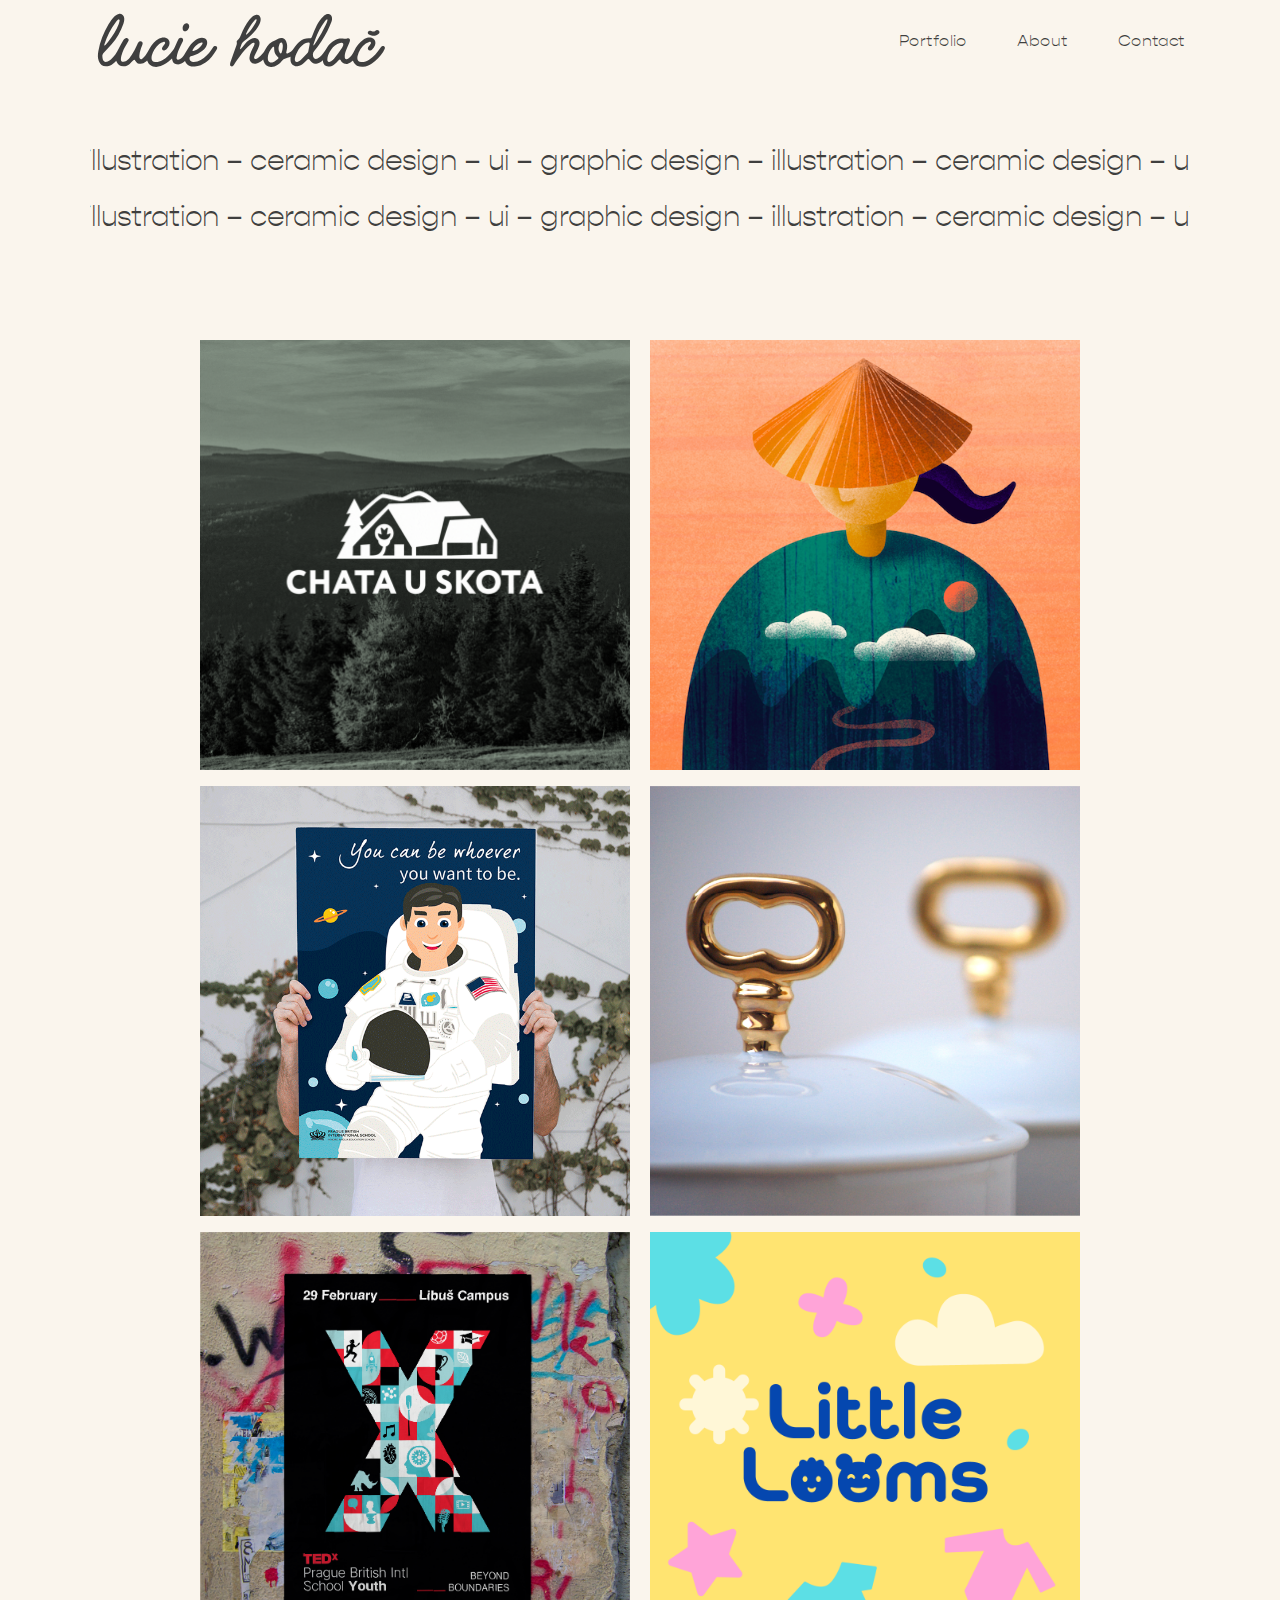
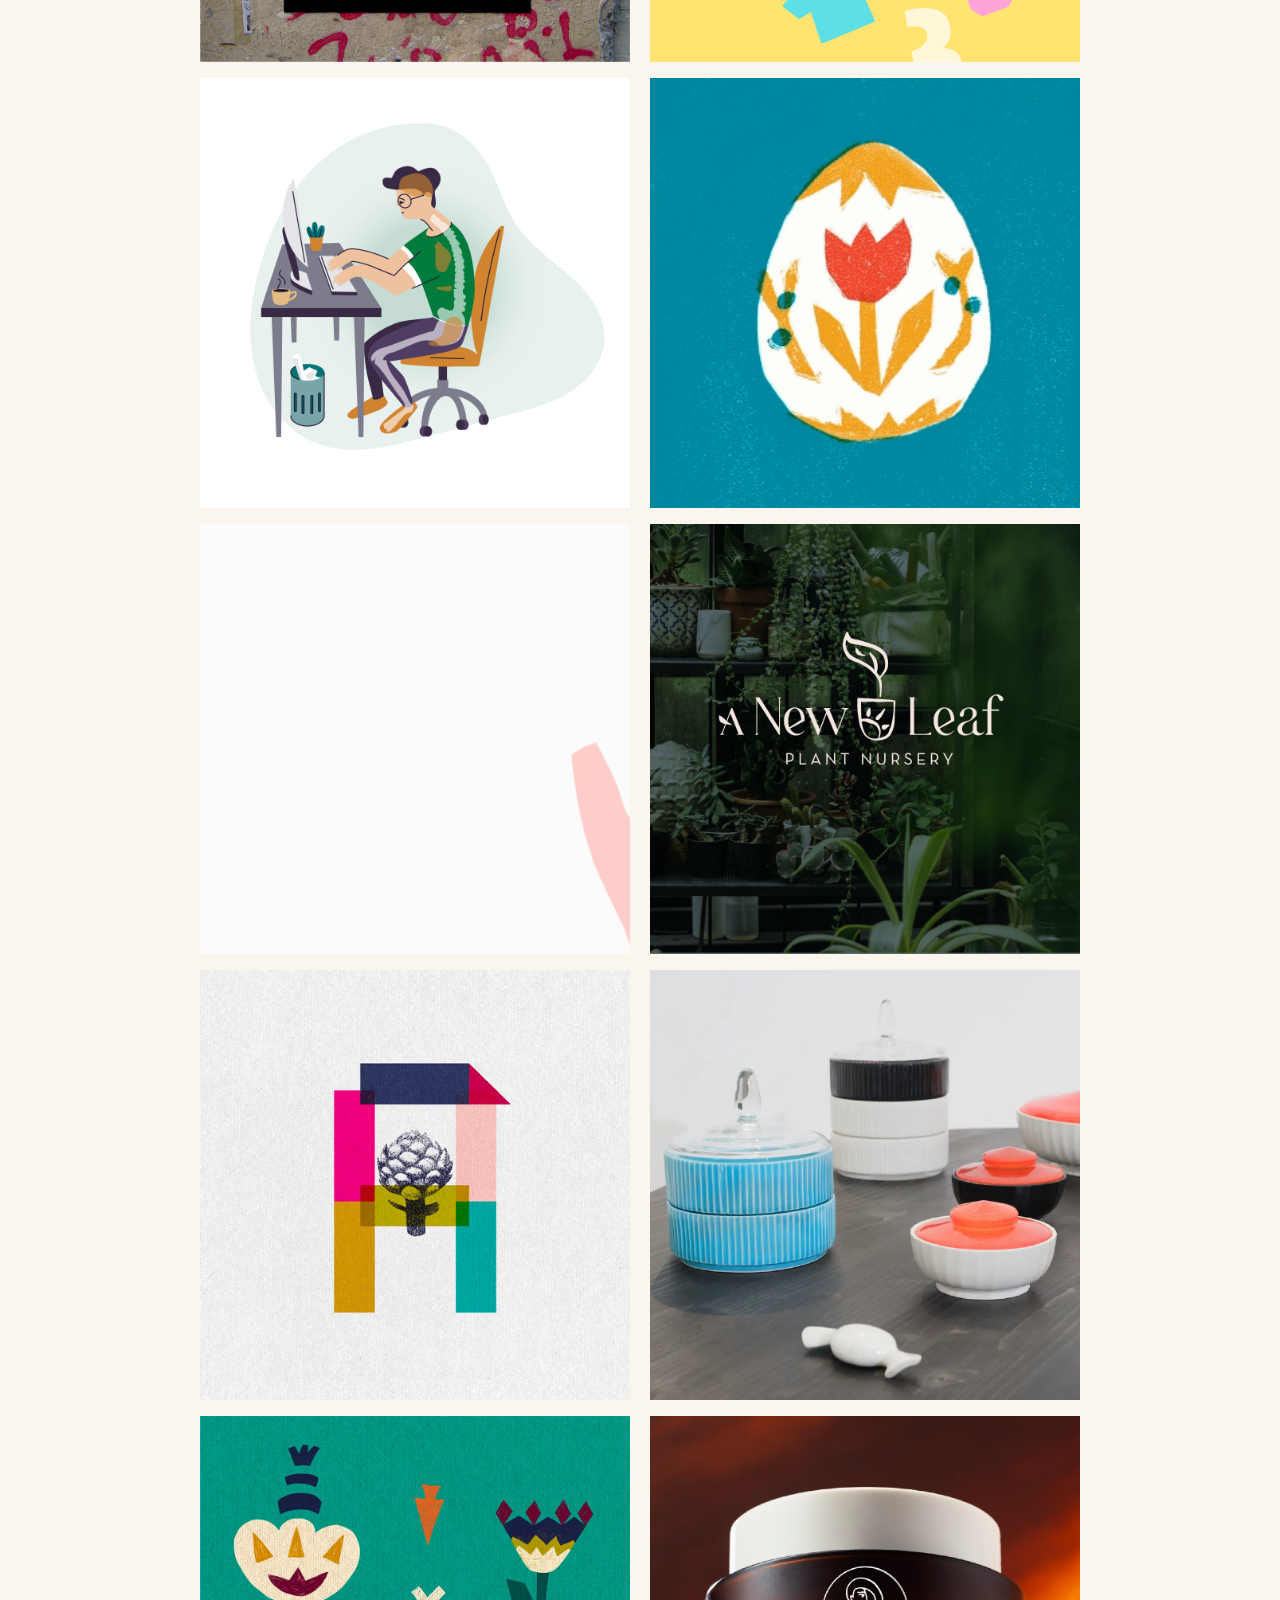
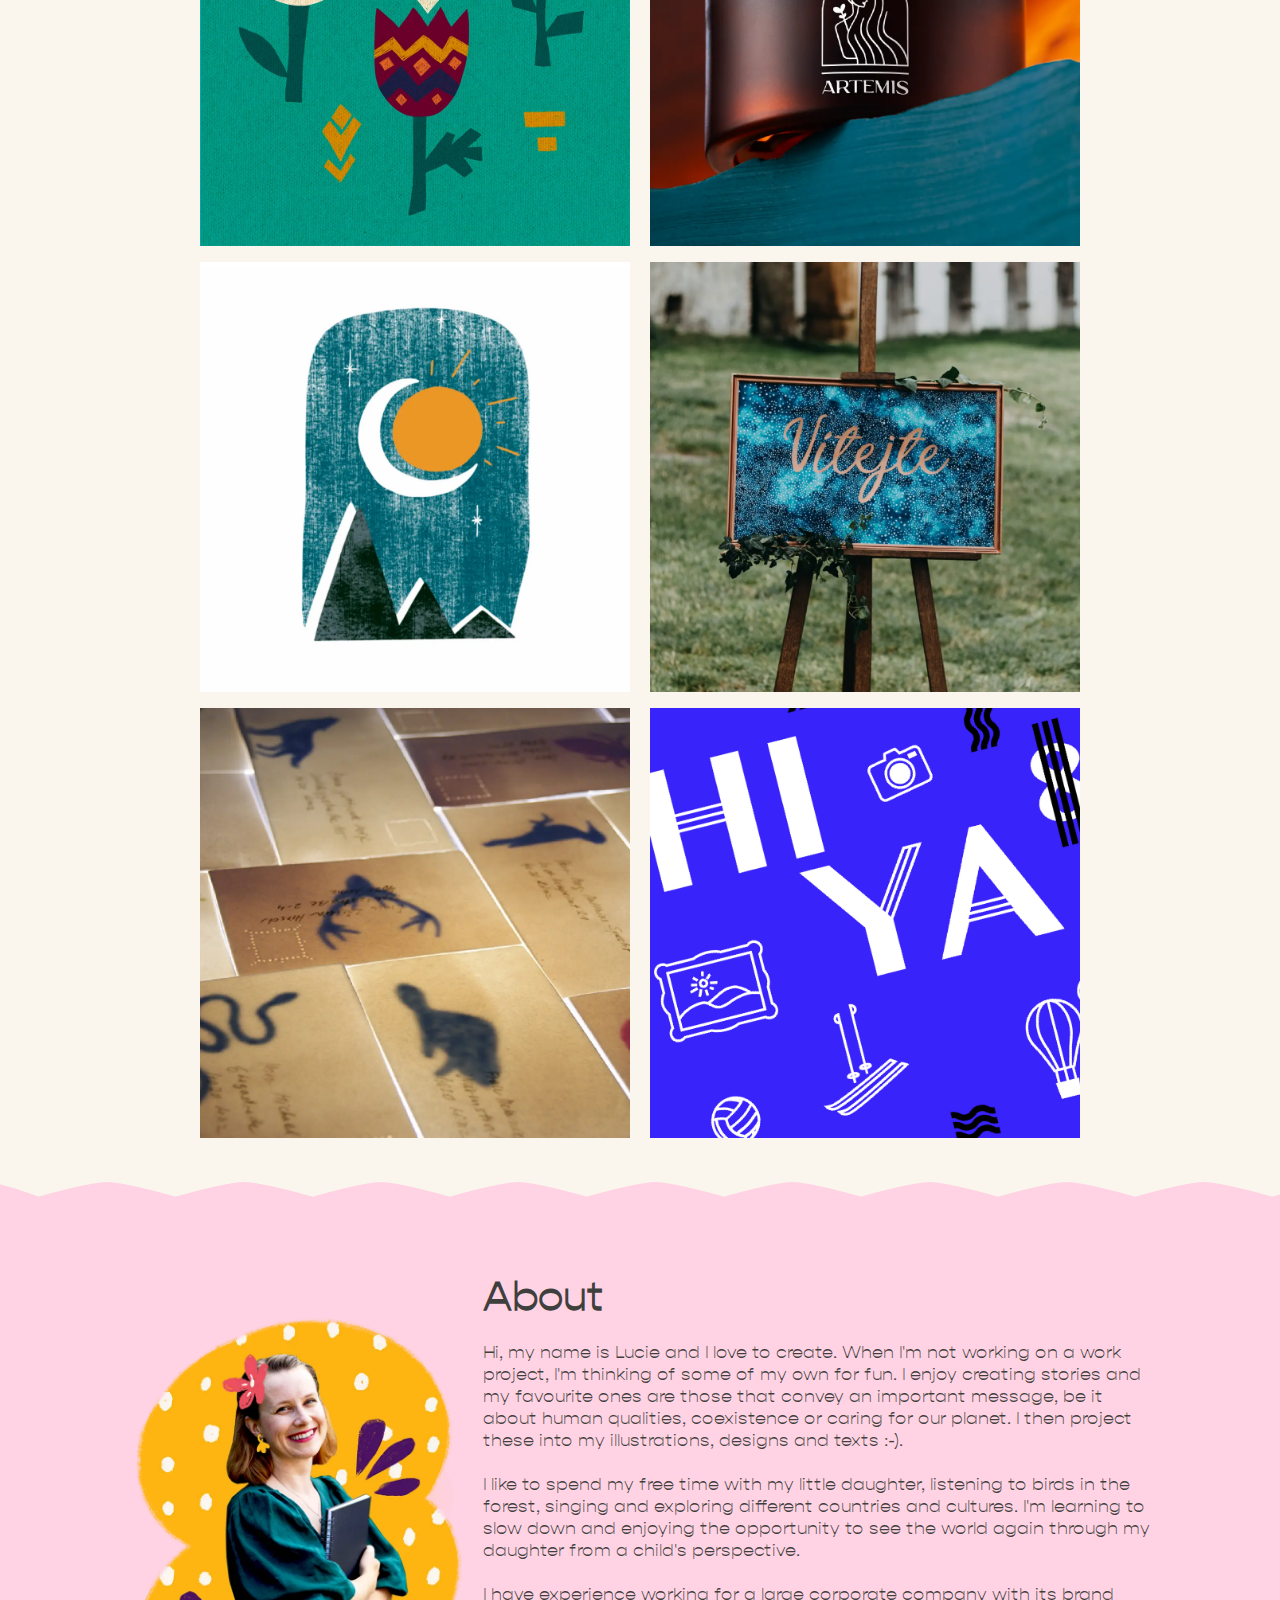
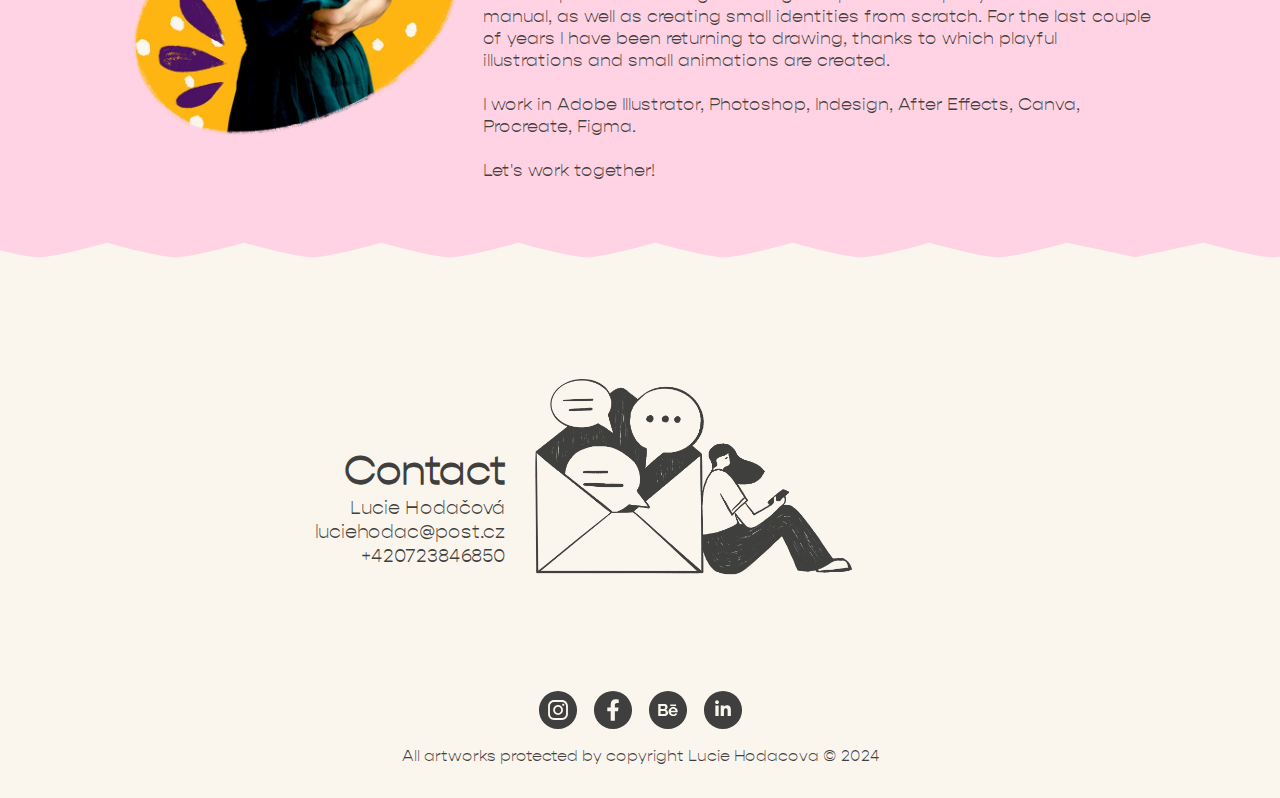
==== commit cce11cdb: "Add files via upload" ====
--- a/index.html
+++ b/index.html
@@ -115,7 +115,7 @@
 
     <section id="about" class="about">
       <div class="about-content">
-        <img src="mojefoto.png" alt="About Me" class="about-img" />
+        <img src="ja_portret-small.webp" alt="portret" class="about-img" />
         <div class="about-text">
           <h2>About</h2>
           <p>
--- a/style.css
+++ b/style.css
@@ -245,9 +245,10 @@
 }
 
 .about-img {
-  width: auto;
-  height: 300px;
+  width: 30%;
+  height: auto;
   padding-left: 20px;
+  max-width: 100%;
 }
 
 .about-text {
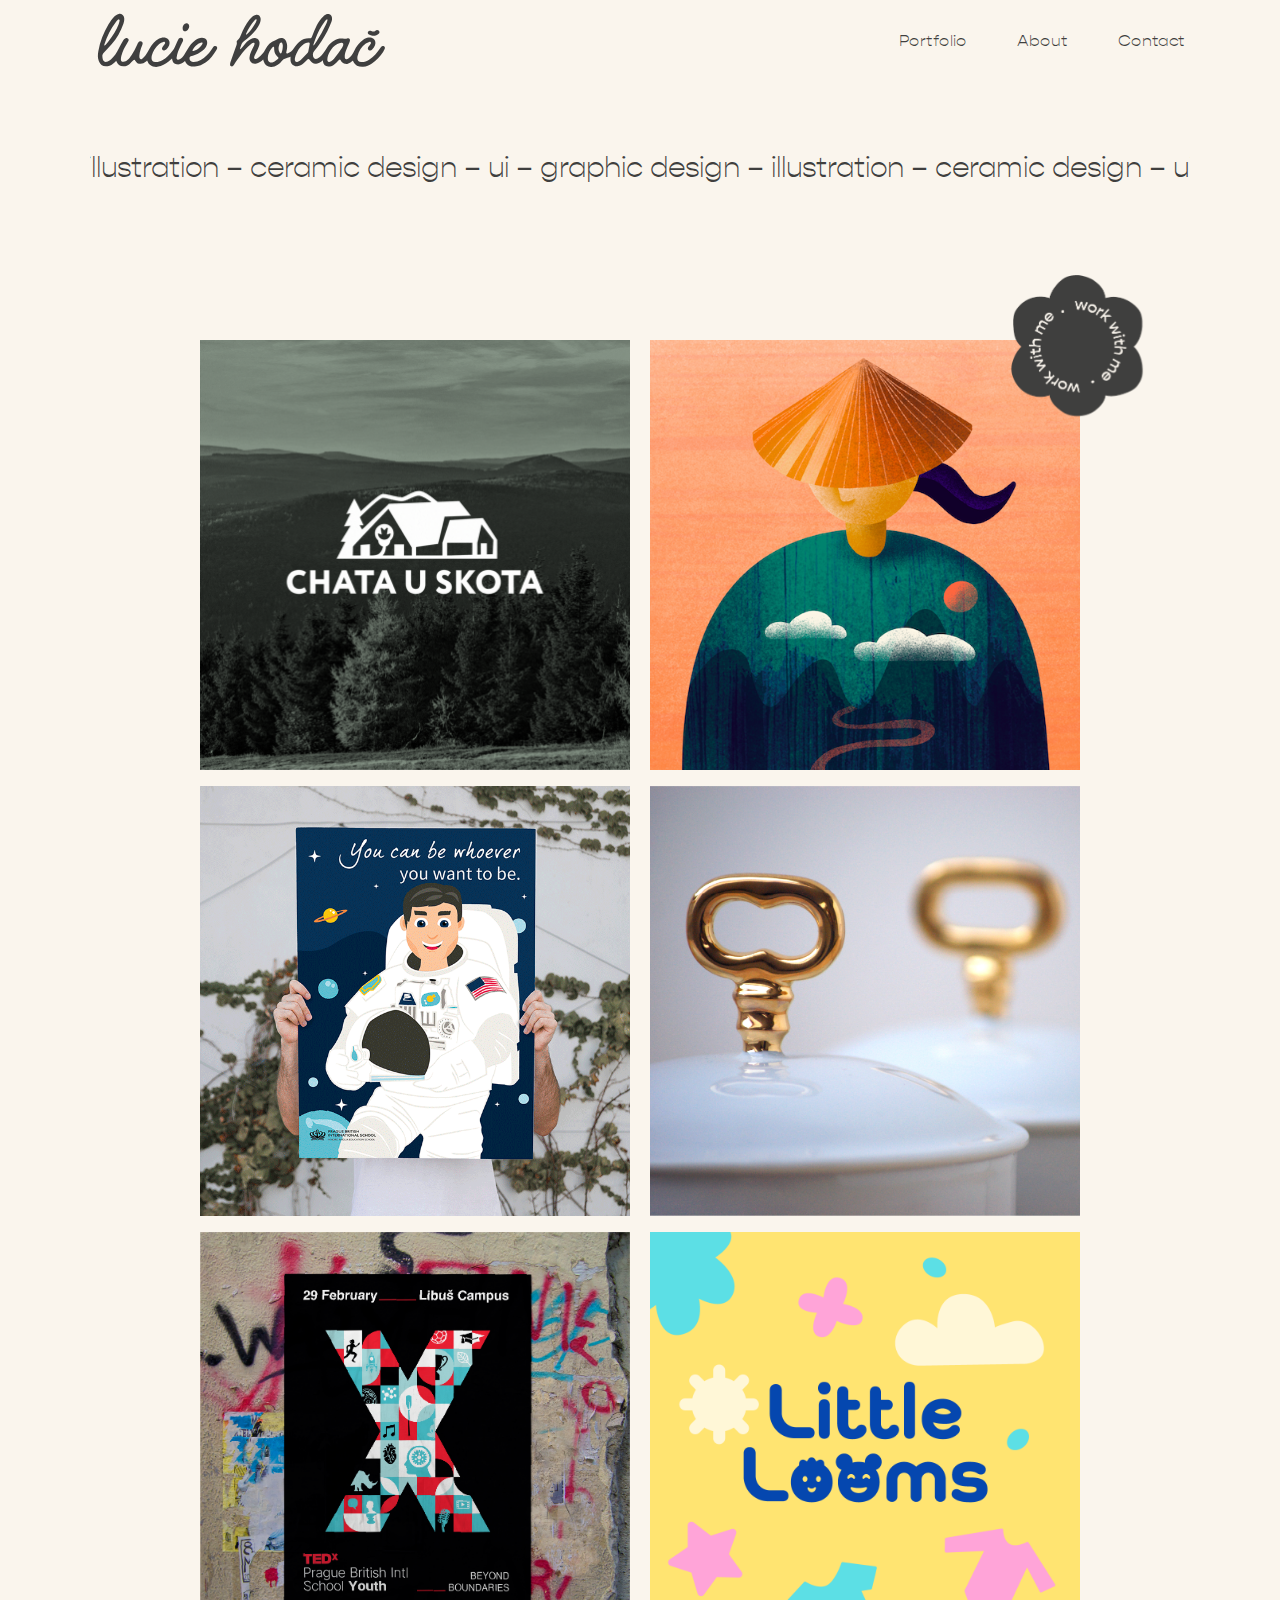
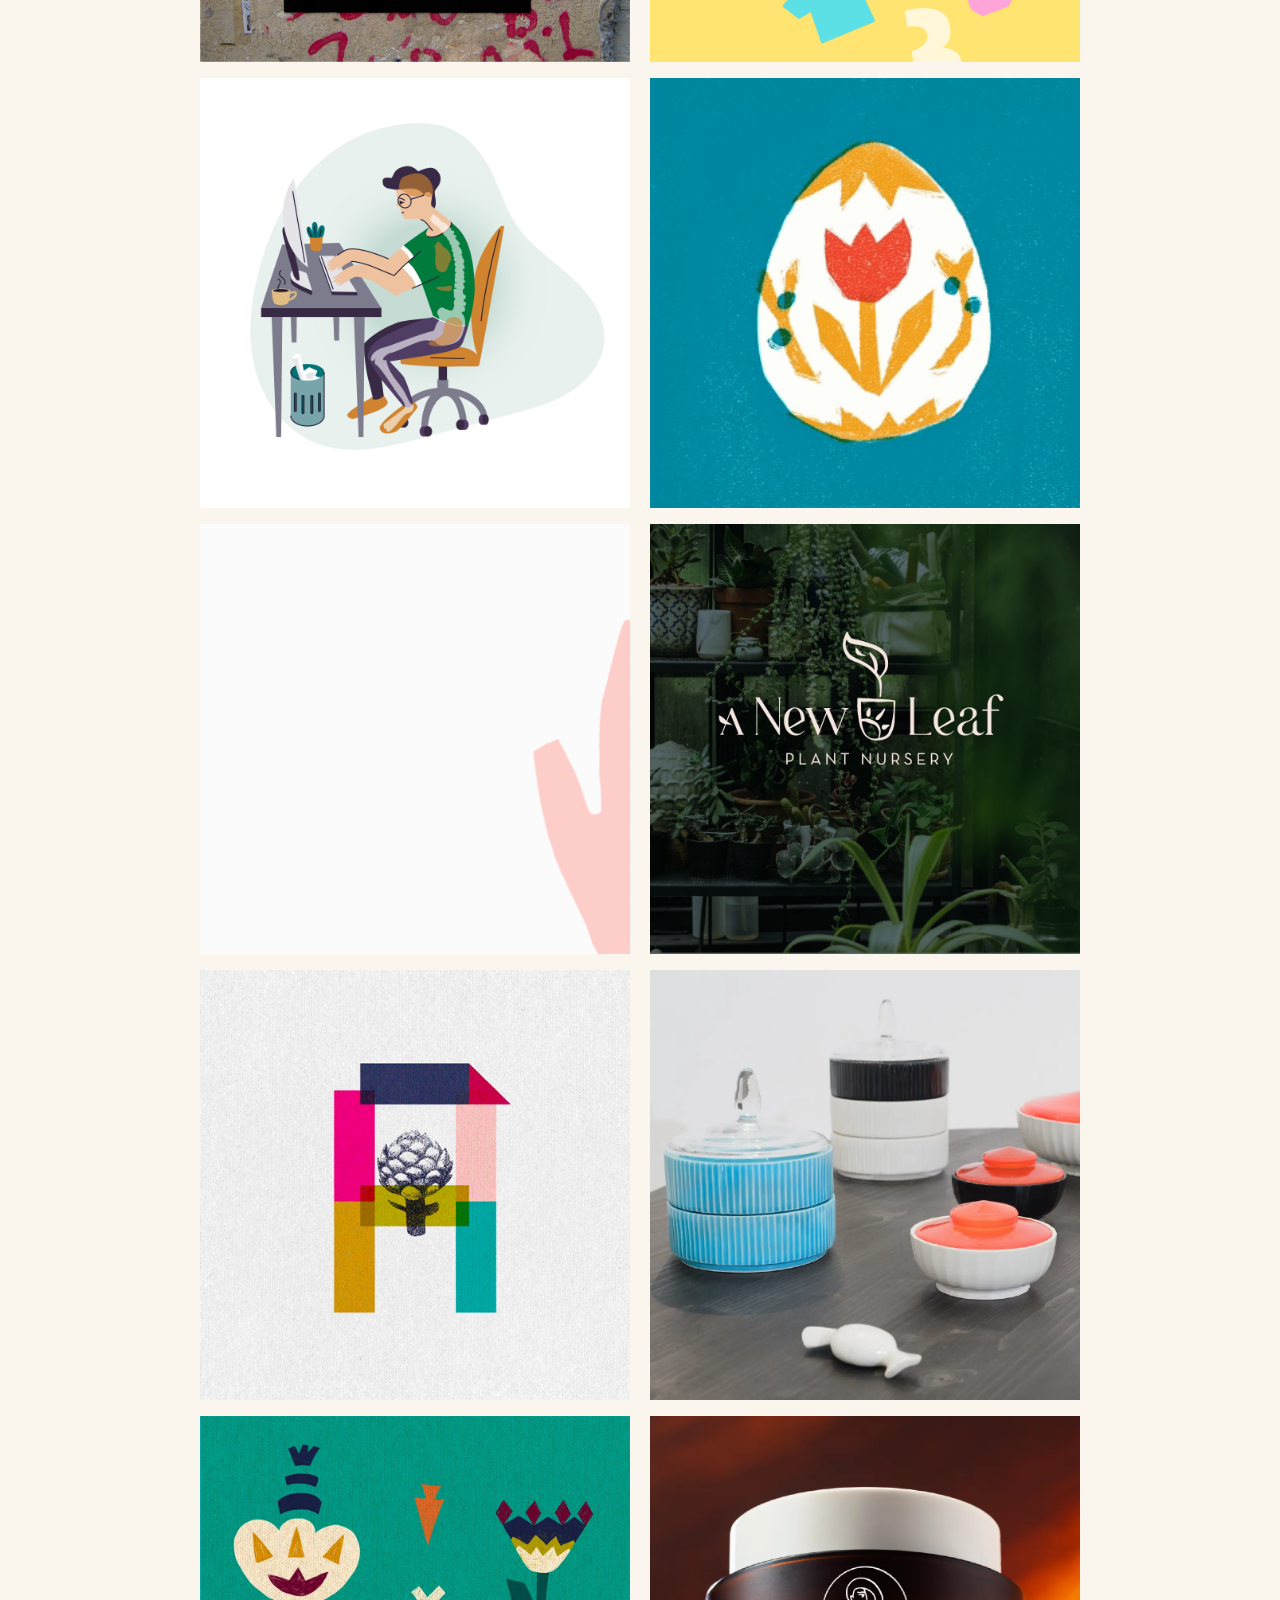
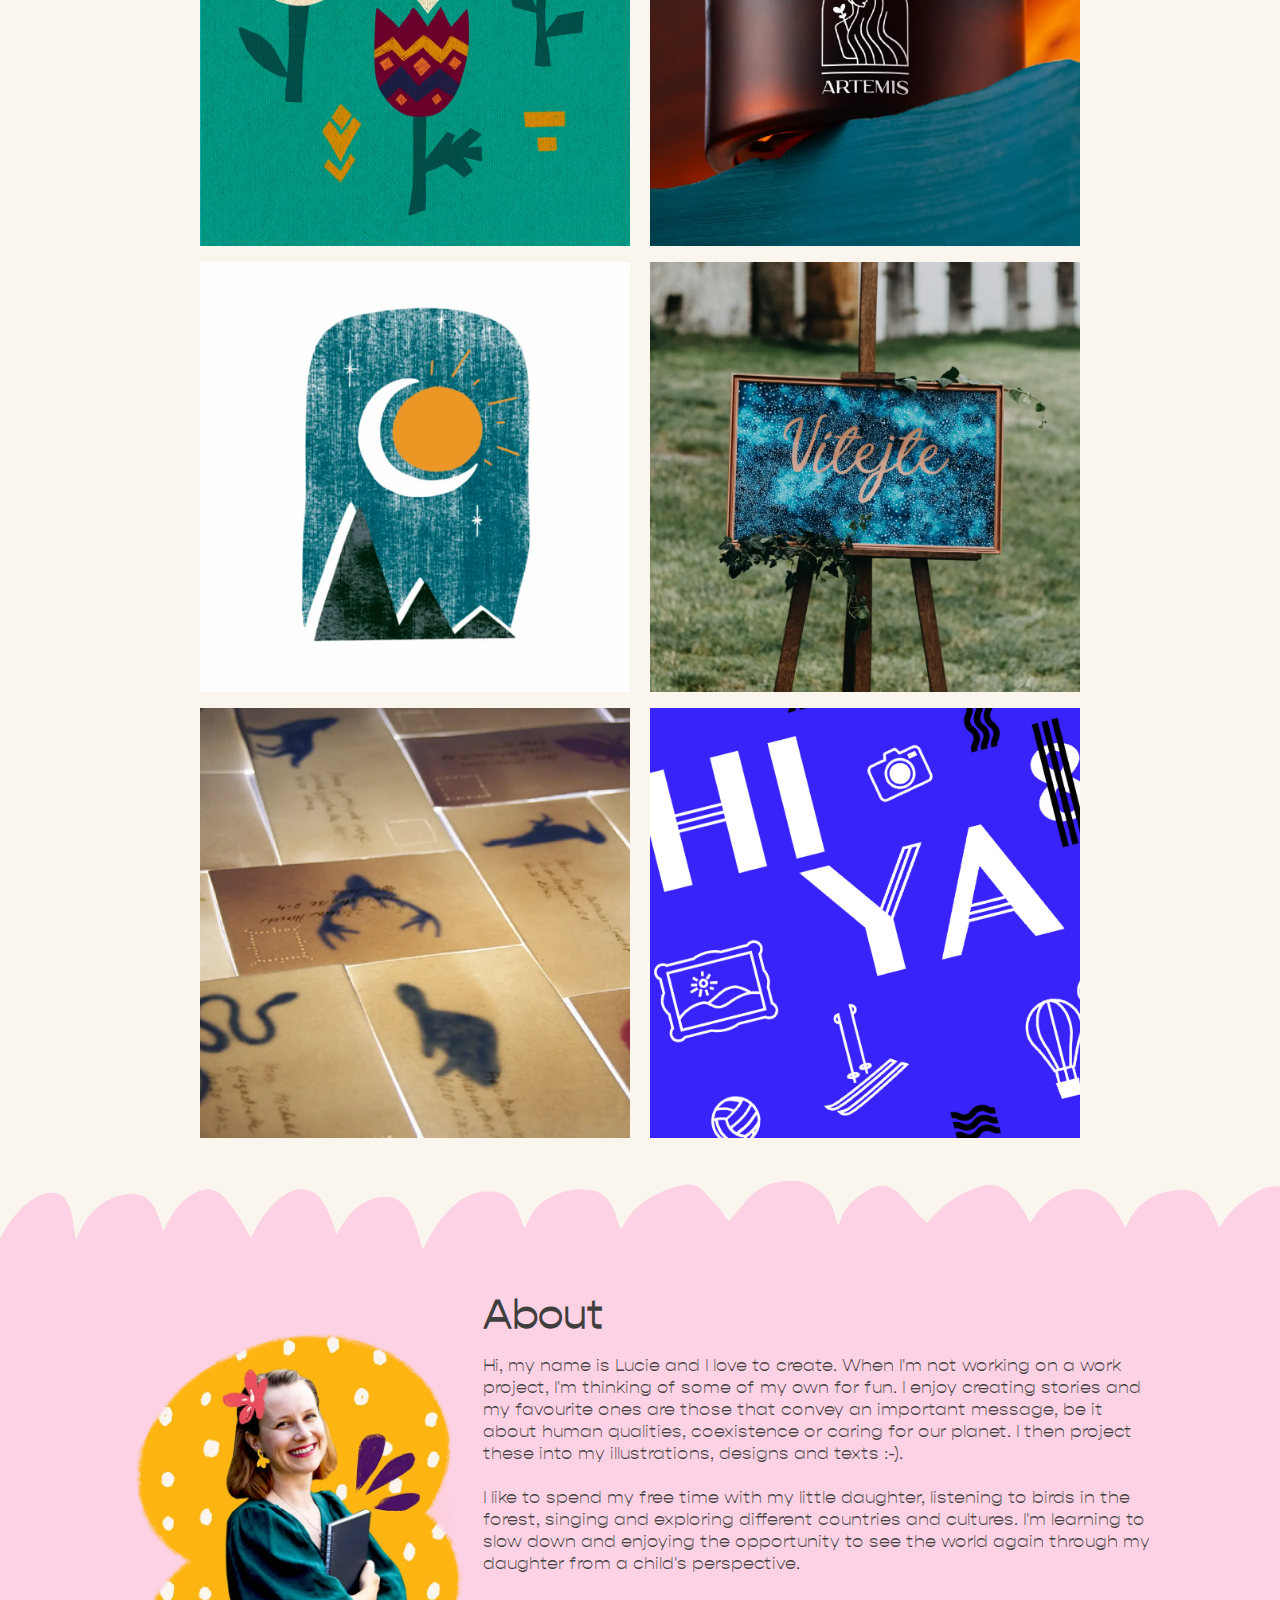
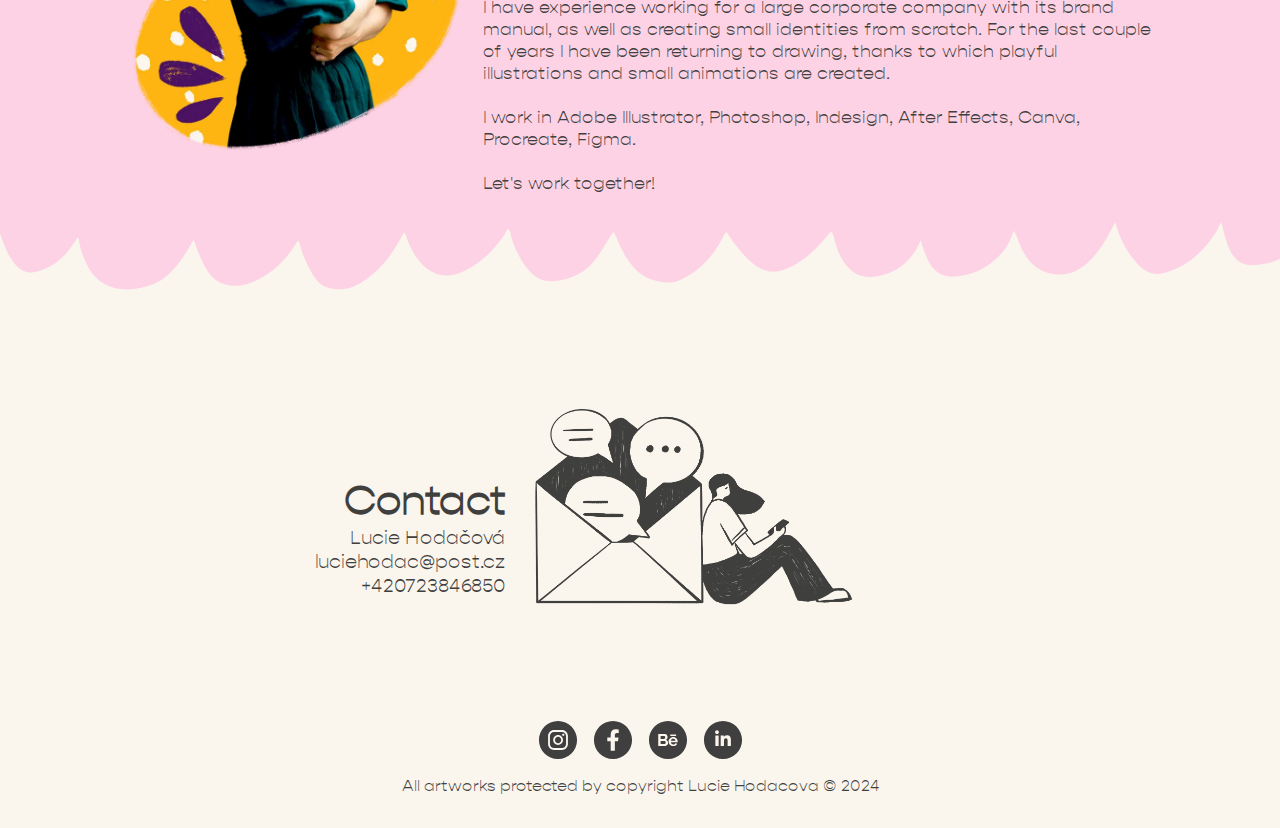
==== commit d9755ee2: "Add files via upload" ====
--- a/index.html
+++ b/index.html
@@ -9,7 +9,7 @@
   </head>
   <body>
     <header>
-      <img src="Jmeno_web.svg" alt="Logo" class="logo" />
+      <a href="#"><img src="Jmeno_web.svg" alt="Logo" class="logo" /></a>
       <nav>
         <div class="menu-icon" id="menu-icon">
           <span></span>
@@ -32,6 +32,16 @@
               graphic design – illustration – ceramic design – ui – graphic
               design – illustration – ceramic design – ui – graphic design –
               illustration – ceramic design – ui – graphic design – illustration
+              – ceramic design – ui – graphic design – illustration – ceramic
+              design – ui – graphic design – illustration – ceramic design – ui
+              – graphic design – illustration – ceramic design – ui – graphic
+              design – illustration – ceramic design – ui – graphic design –
+              illustration – ceramic design – ui – graphic design – illustration
+              – ceramic design – ui – graphic design – illustration – ceramic
+              design – ui – graphic design – illustration – ceramic design – ui
+              – graphic design – illustration – ceramic design – ui – graphic
+              design – illustration – ceramic design – ui – graphic design –
+              illustration – ceramic design – ui – graphic design – illustration
               – ceramic design – ui – graphic design
             </p>
             <p><br /></p>
@@ -39,14 +49,7 @@
             <p><br /></p>
           </div>
 
-          <div class="LeftToRight">
-            <p>
-              graphic design – illustration – ceramic design – ui – graphic
-              design – illustration – ceramic design – ui – graphic design –
-              illustration – ceramic design – ui – graphic design – illustration
-              – ceramic design – ui – graphic design
-            </p>
-          </div>
+          <div class="LeftToRight"></div>
         </div>
       </div>
     </section>
@@ -54,62 +57,65 @@
     <section id="portfolio" class="portfolio">
       <div class="portfolio-item" data-title="Chata U Skota">
         <a href="chatauskota.html">
-          <img src="nahled_chata_u_skota.gif" alt="nahled_chata_u_skota" />
+          <img
+            src="nahled/nahled_chata_u_skota.gif"
+            alt="nahled_chata_u_skota"
+          />
         </a>
       </div>
       <div class="portfolio-item" data-title="Illustrations">
-        <img src="nahled_illustrations.png" alt="ilustrace_postavy" />
+        <img src="nahled/nahled_illustrations.png" alt="ilustrace_postavy" />
       </div>
       <div class="portfolio-item" data-title="Posters">
-        <img src="nahled_postersanimation.gif" alt="Plakaty" />
+        <img src="nahled/nahled_postersanimation.gif" alt="Plakaty" />
       </div>
       <div
         class="portfolio-item"
         data-title="Something different that it may seem"
       >
-        <img src="nahled_diplomka.png" alt="porcelan" />
+        <img src="nahled/nahled_diplomka.png" alt="porcelan" />
       </div>
       <div class="portfolio-item" data-title="TEDx in Prague">
-        <img src="nahled_ted_x.png" alt="TEDx" />
+        <img src="nahled/nahled_ted_x.png" alt="TEDx" />
       </div>
       <div class="portfolio-item" data-title="Little Looms">
-        <img src="nahled_littlelooms.png" alt="Logo detskeho obleceni" />
+        <img src="nahled/nahled_littlelooms.png" alt="Logo detskeho obleceni" />
       </div>
       <div class="portfolio-item" data-title="Infographics">
-        <img src="nahled_infographics.png" alt="infografika_postava" />
+        <img src="nahled/nahled_infographics.png" alt="infografika_postava" />
       </div>
       <div class="portfolio-item" data-title="Packaging">
         <img src="zkouska.gif" alt="Projekt 8" />
       </div>
       <div class="portfolio-item" data-title="Animations">
-        <img src="nahled_animations.gif" alt="Animace" />
+        <img src="nahled/nahled_animations.gif" alt="Animace" />
       </div>
       <div class="portfolio-item" data-title="A New Leaf">
-        <img src="nahled_anewleaf.webp" alt="Logo_kvetiny" />
+        <img src="nahled/nahled_anewleaf.webp" alt="Logo_kvetiny" />
       </div>
       <div class="portfolio-item" data-title="Alphabeth">
-        <img src="nahled_alphabet.gif" alt="Abeceda" />
+        <img src="nahled/nahled_alphabet.gif" alt="Abeceda" />
       </div>
       <div class="portfolio-item" data-title="Dignity boxes">
-        <img src="nahled_dignity.webp" alt="porcelain_boxes" />
+        <img src="nahled/nahled_dignity.webp" alt="porcelain_boxes" />
       </div>
       <div class="portfolio-item" data-title="Patterns">
-        <img src="nahled_patterns.webp" alt="Vzor_kvetiny" />
+        <img src="nahled/nahled_patterns.webp" alt="Vzor_kvetiny" />
       </div>
       <div class="portfolio-item" data-title="Artemis">
-        <img src="nahled_artemis.webp" alt="Obrazek_zeny" />
+        <img src="nahled/nahled_artemis.webp" alt="Obrazek_zeny" />
       </div>
       <div class="portfolio-item" data-title="Vnitřní kompas">
-        <img src="nahled_vnitrnikompas.webp" alt="obrazek_hory" />
+        <img src="nahled/nahled_vnitrnikompas.webp" alt="obrazek_hory" />
       </div>
       <div class="portfolio-item" data-title="Wedding design">
-        <img src="nahled_weddingdesign.webp" alt="cedule_vitejte" />
+        <img src="nahled/nahled_weddingdesign.webp" alt="cedule_vitejte" />
       </div>
       <div class="portfolio-item" data-title="Tiere Unter Uns">
-        <img src="nahled_tiereunteruns.webp" alt="porcelanove_obalky" />
+        <img src="nahled/nahled_tiereunteruns.webp" alt="porcelanove_obalky" />
       </div>
       <div class="portfolio-item" data-title="Magazines">
-        <img src="nahled_hiyamagazine.png" alt="titulni_stranka" />
+        <img src="nahled/nahled_hiyamagazine.png" alt="titulni_stranka" />
       </div>
     </section>
 
@@ -174,6 +180,9 @@
         <p>All artworks protected by copyright Lucie Hodacova © 2024</p>
       </div>
     </footer>
+    <a id="kytka" href="#contact"
+      ><img src="work with me.png" alt="kyticka_kontakt"
+    /></a>
 
     <script>
       // JavaScript pro menu na mobilních zařízeních
--- a/style.css
+++ b/style.css
@@ -1,3 +1,6 @@
+html {
+  scroll-behavior: smooth;
+}
 * {
   margin: 0;
   padding: 0;
@@ -20,6 +23,7 @@
   display: flex;
   align-items: center;
   justify-content: space-between;
+  position: relative;
 }
 
 @font-face {
@@ -34,6 +38,7 @@
   height: auto;
   position: fixed;
   z-index: 9999;
+  top: 0;
 }
 
 nav {
@@ -106,7 +111,7 @@
 }
 
 .RightToLeft {
-  animation: RightToLeft 30s infinite linear;
+  animation: RightToLeft 100s infinite linear;
 }
 
 .LeftToRight {
@@ -157,9 +162,22 @@
   height: 430px;
 }
 
-.portfolio-item img {
+.portfolio-item a {
+  z-index: 2;
+  position: relative;
+  top: 0;
+  left: 0;
   width: 100%;
   height: 100%;
+}
+
+.portfolio-item img {
+  z-index: 1;
+  width: 100%;
+  height: 100%;
+
+  top: 0;
+  left: 0;
   object-fit: cover;
   border-radius: 0;
   transition: opacity 0.3s, background-color 0.3s;
@@ -169,9 +187,10 @@
   opacity: 1;
 }
 
-.portfolio-item::before {
+.portfolio-item a::before {
   content: attr(data-title);
   position: absolute;
+  z-index: 3;
   top: 50%;
   left: 50%;
   transform: translate(-50%, -50%);
@@ -182,7 +201,7 @@
   transition: opacity 0.3s;
 }
 
-.portfolio-item:hover::before {
+.portfolio-item a:hover::before {
   opacity: 1;
   background-color: #ffd3e3;
   width: 100%;
@@ -237,10 +256,10 @@
   display: flex;
   align-items: center;
   justify-content: center;
-  background-image: url(zkouskapozadi.png);
+  background-image: url(about_pozadi2.png);
 
   width: 100%;
-  min-height: 750px;
+  min-height: 780px;
   padding: 0 50px;
 }
 
@@ -254,11 +273,13 @@
 .about-text {
   width: 60%;
   padding: 20px;
+  margin-top: 0px;
+  justify-content: center;
 }
 
 .about h2 {
   font-size: 2.5rem;
-  margin-bottom: 20px;
+  margin-bottom: 15px;
 }
 
 .about p {
@@ -339,3 +360,43 @@
   filter: invert(92%) sepia(13%) saturate(2875%) hue-rotate(304deg)
     brightness(156%) contrast(90%);
 }
+#kytka {
+  z-index: 100;
+  position: fixed;
+  top: 30vh;
+  right: 10vw;
+}
+
+#kytka img {
+  width: 150px;
+  height: 150px;
+  animation: kytka 8s linear infinite;
+}
+@keyframes kytka {
+  0% {
+    transform: rotate(0);
+  }
+  100% {
+    transform: rotate(360deg);
+  }
+}
+
+.project_detail_chata_u_skota h1 {
+  padding-top: 90px;
+  padding-left: 100px;
+  padding-right: 100px;
+}
+.project_detail_chata_u_skota p {
+  padding-top: 10px;
+  padding-left: 100px;
+  padding-right: 100px;
+}
+
+.project_detail_chata_u_skota img {
+  padding-top: 120px;
+  padding-left: 100px;
+  width: 1200px;
+}
+.project_detail_chata_u_skota_obrazky {
+  display: flex;
+}
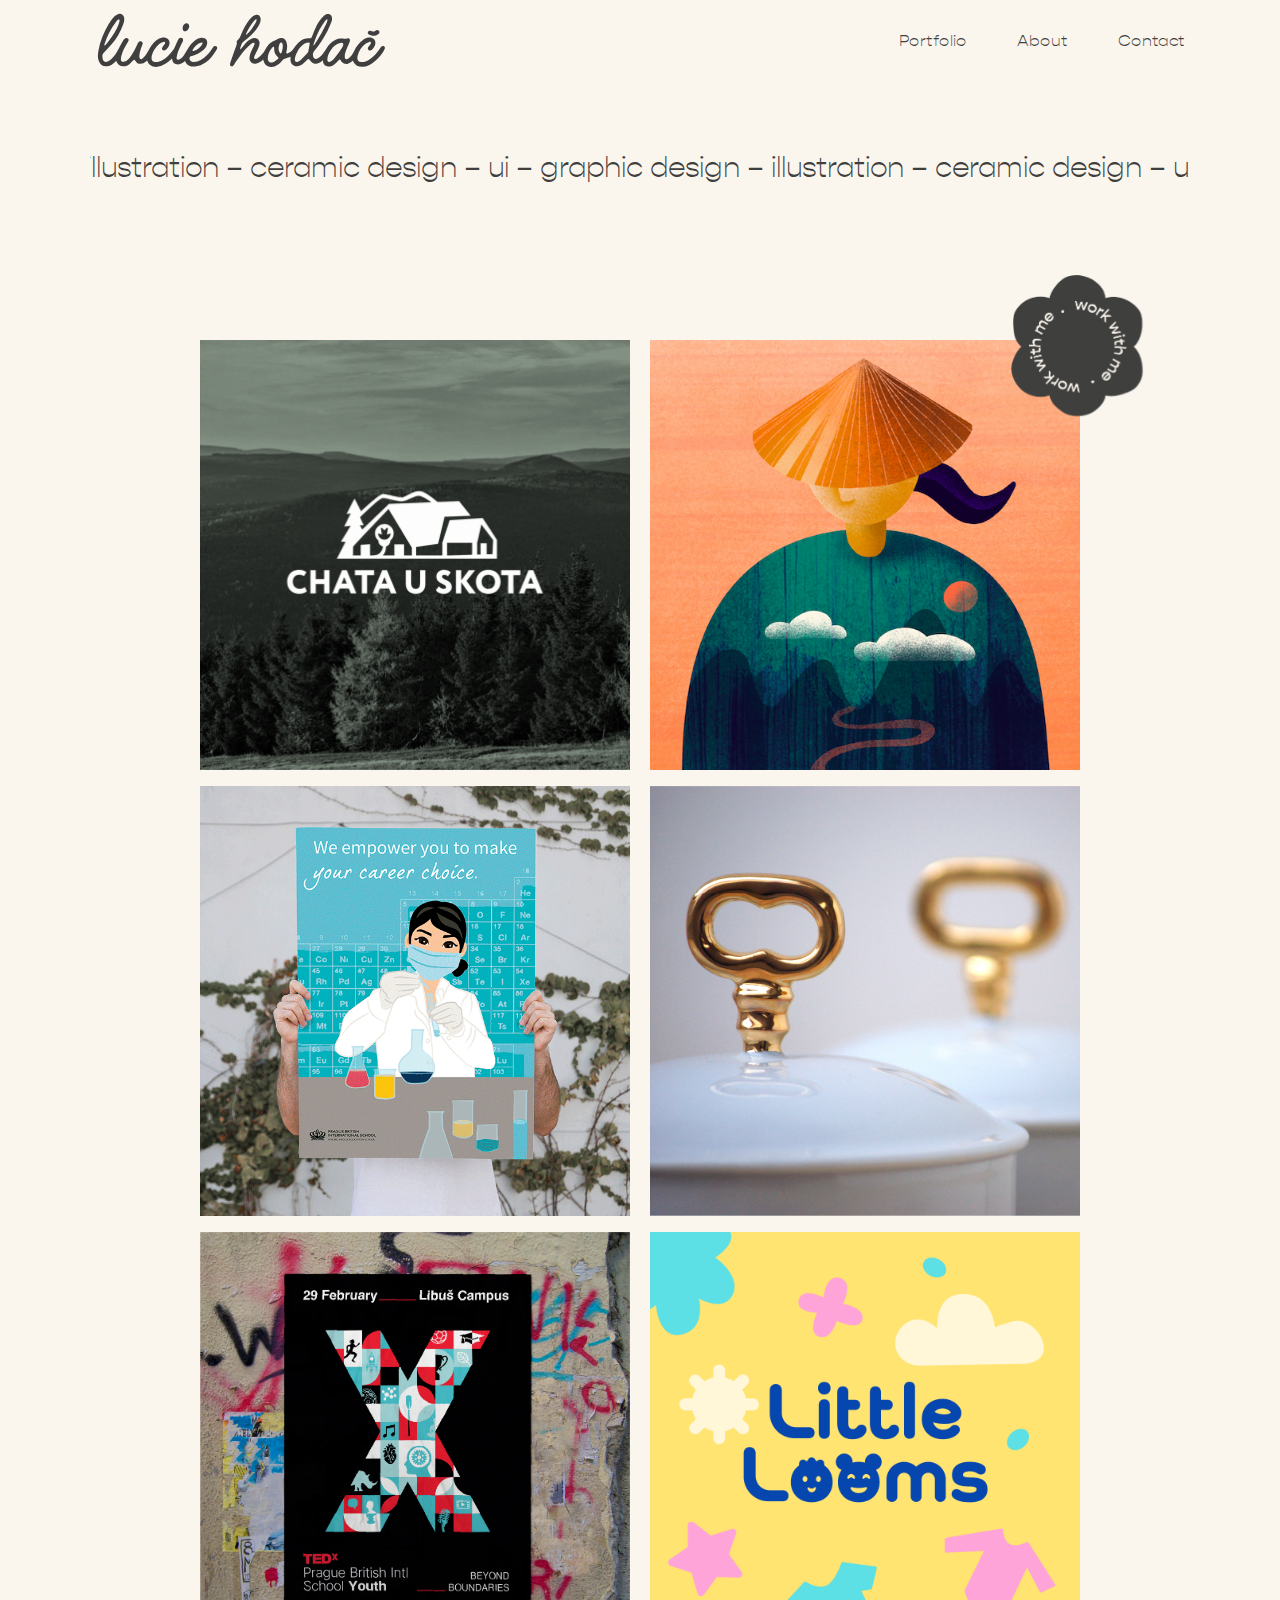
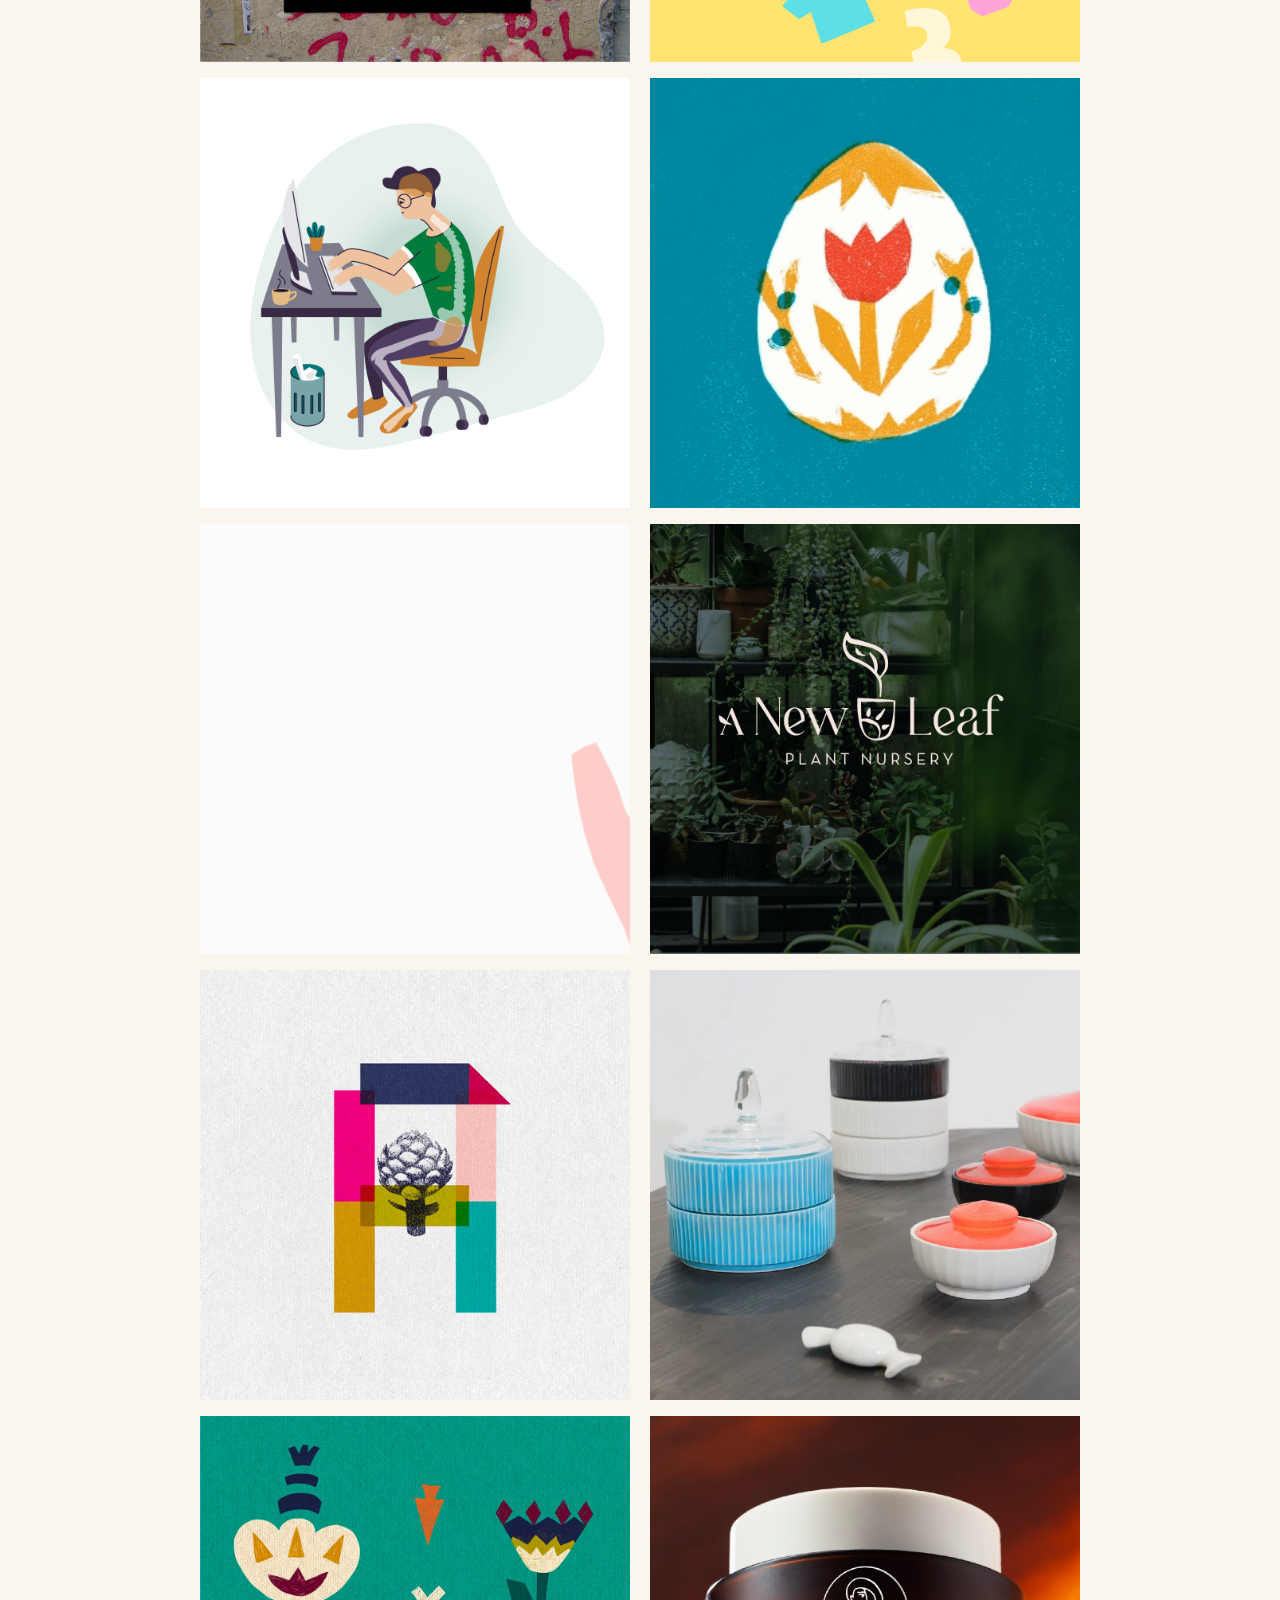
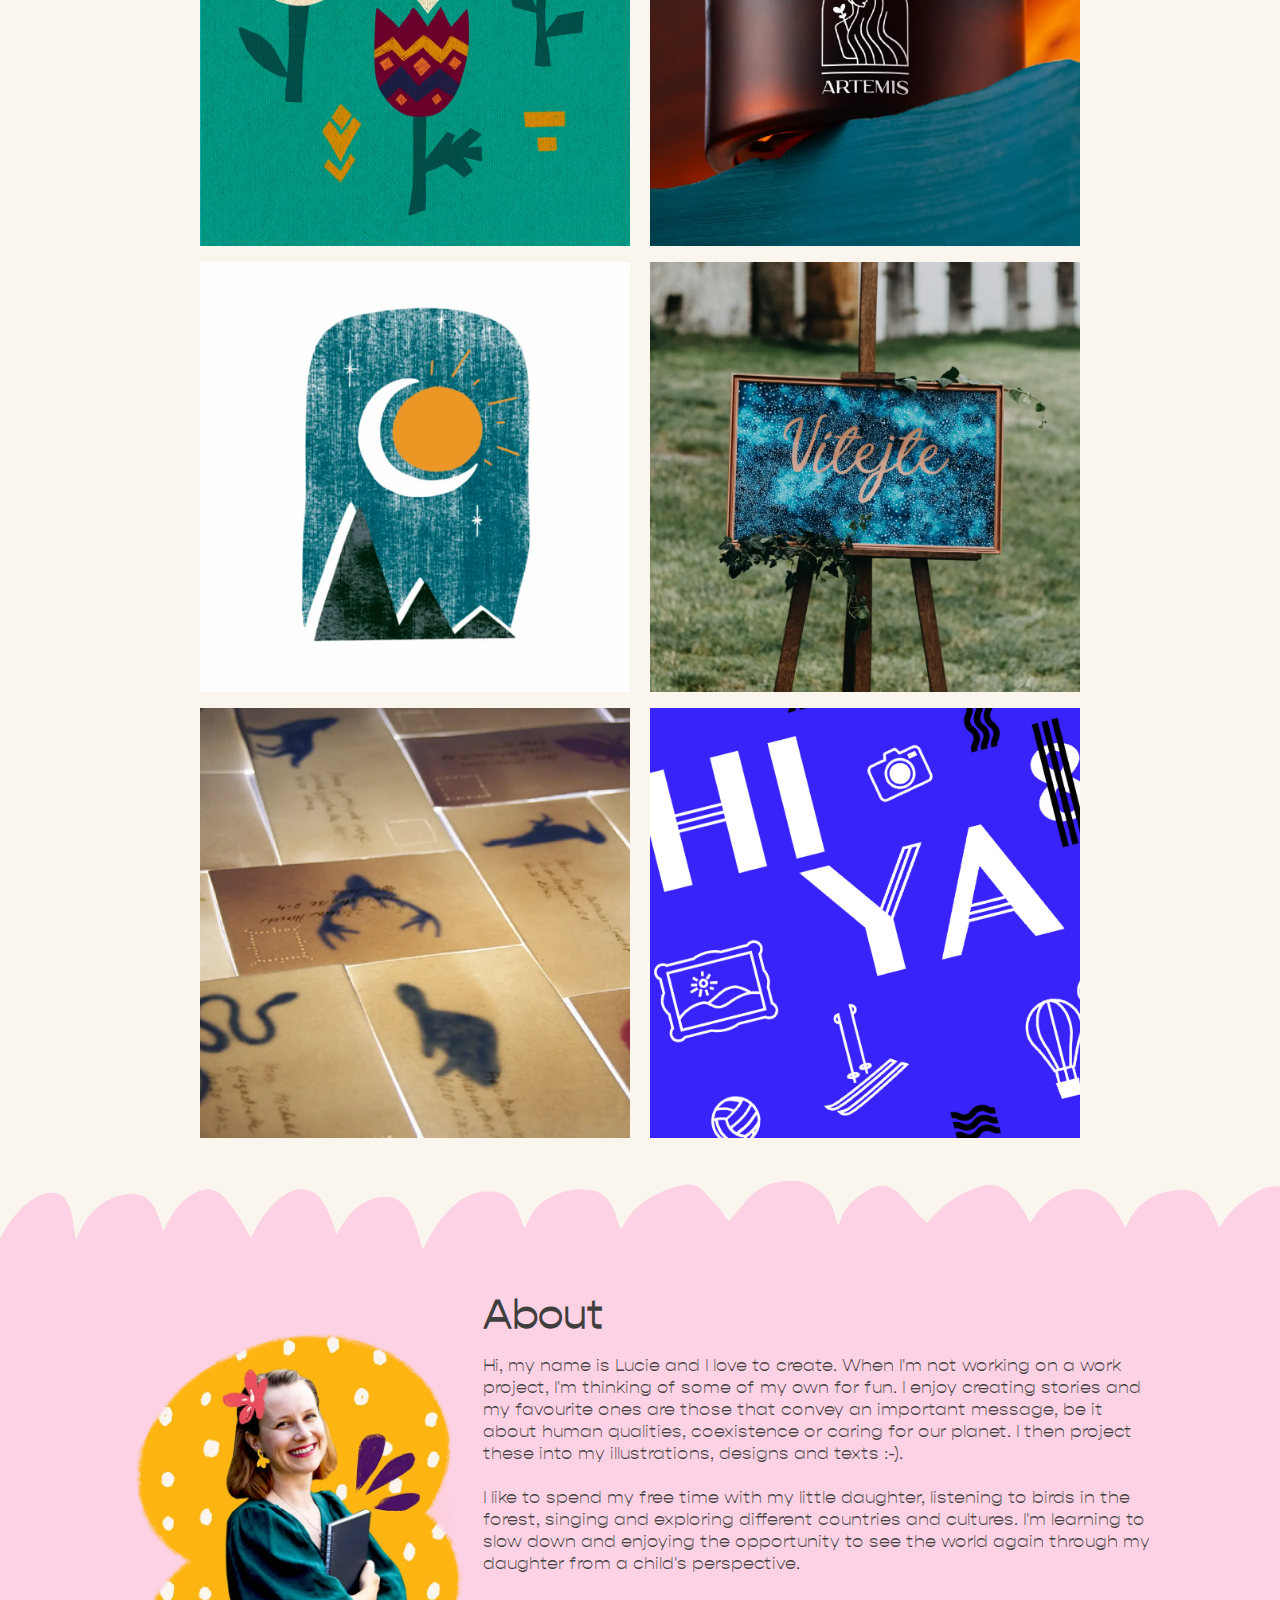
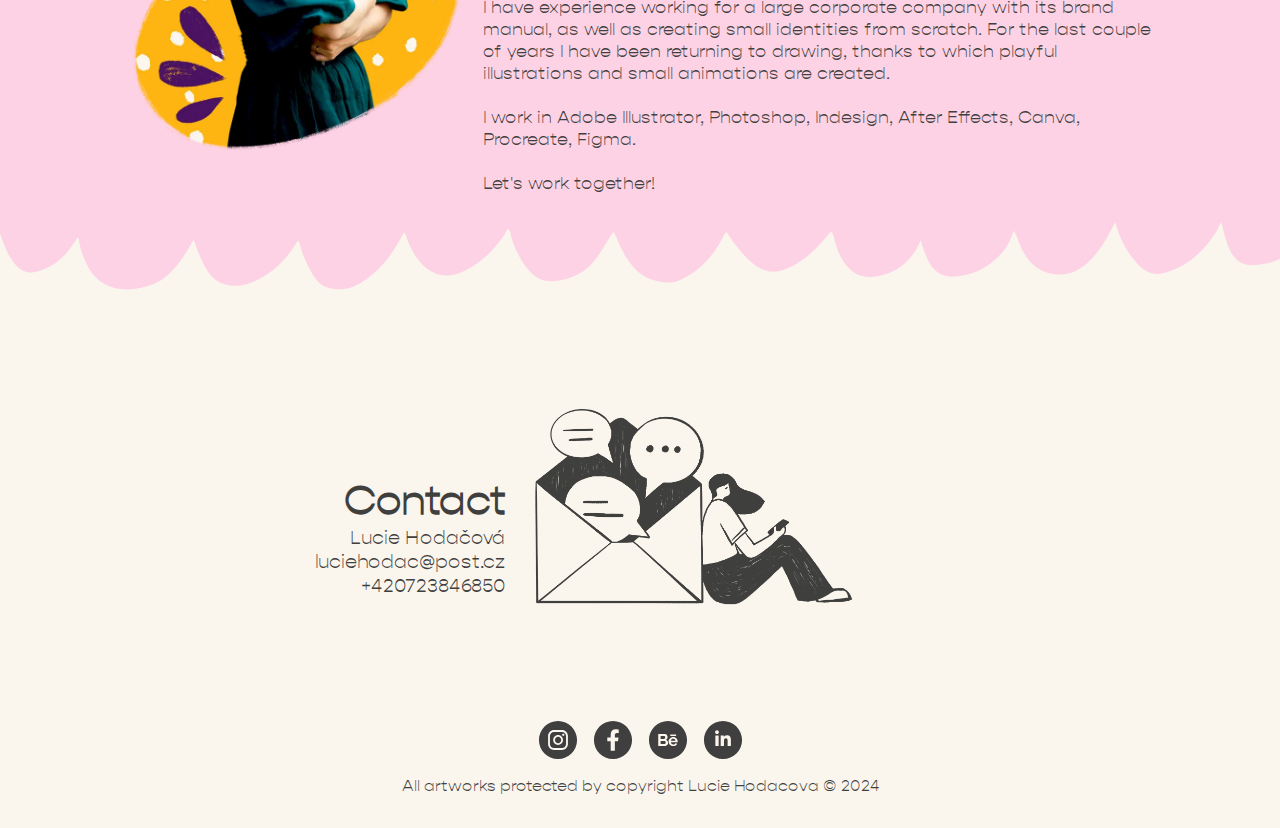
==== commit ecafc67f: "Add files via upload" ====
--- a/index.html
+++ b/index.html
@@ -55,67 +55,102 @@
     </section>
 
     <section id="portfolio" class="portfolio">
-      <div class="portfolio-item" data-title="Chata U Skota">
-        <a href="chatauskota.html">
+      <div class="portfolio-item">
+        <a href="chatauskota.html" data-title="Chata U Skota">
           <img
             src="nahled/nahled_chata_u_skota.gif"
             alt="nahled_chata_u_skota"
           />
         </a>
       </div>
-      <div class="portfolio-item" data-title="Illustrations">
-        <img src="nahled/nahled_illustrations.png" alt="ilustrace_postavy" />
-      </div>
-      <div class="portfolio-item" data-title="Posters">
-        <img src="nahled/nahled_postersanimation.gif" alt="Plakaty" />
-      </div>
-      <div
-        class="portfolio-item"
-        data-title="Something different that it may seem"
-      >
-        <img src="nahled/nahled_diplomka.png" alt="porcelan" />
-      </div>
-      <div class="portfolio-item" data-title="TEDx in Prague">
-        <img src="nahled/nahled_ted_x.png" alt="TEDx" />
-      </div>
-      <div class="portfolio-item" data-title="Little Looms">
-        <img src="nahled/nahled_littlelooms.png" alt="Logo detskeho obleceni" />
-      </div>
-      <div class="portfolio-item" data-title="Infographics">
-        <img src="nahled/nahled_infographics.png" alt="infografika_postava" />
-      </div>
-      <div class="portfolio-item" data-title="Packaging">
-        <img src="zkouska.gif" alt="Projekt 8" />
-      </div>
-      <div class="portfolio-item" data-title="Animations">
-        <img src="nahled/nahled_animations.gif" alt="Animace" />
-      </div>
-      <div class="portfolio-item" data-title="A New Leaf">
-        <img src="nahled/nahled_anewleaf.webp" alt="Logo_kvetiny" />
+      <div class="portfolio-item">
+        <a href="illustrations.html" data-title="Illustrations"
+          ><img src="nahled/nahled_illustrations.png" alt="ilustrace_postavy"
+        /></a>
+      </div>
+      <div class="portfolio-item">
+        <a href="posters.html" data-title="Posters"
+          ><img src="nahled/nahled_postersanimation.gif" alt="Plakaty"
+        /></a>
+      </div>
+      <div class="portfolio-item">
+        <a
+          href="diplomka.html"
+          data-title="Something different that it may seem"
+          ><img src="nahled/nahled_diplomka.png" alt="porcelan"
+        /></a>
+      </div>
+      <div class="portfolio-item">
+        <a href="" data-title="TEDx in Prague"
+          ><img src="nahled/nahled_ted_x.png" alt="TEDx"
+        /></a>
+      </div>
+      <div class="portfolio-item">
+        <a href="" data-title="Little Looms"
+          ><img
+            src="nahled/nahled_littlelooms.png"
+            alt="Logo detskeho obleceni"
+        /></a>
+      </div>
+      <div class="portfolio-item">
+        <a href="" data-title="Infographics"
+          ><img src="nahled/nahled_infographics.png" alt="infografika_postava"
+        /></a>
+      </div>
+      <div class="portfolio-item">
+        <a href="" data-title="Packaging"
+          ><img src="zkouska.gif" alt="Projekt 8"
+        /></a>
+      </div>
+      <div class="portfolio-item">
+        <a href="" data-title="Animations"
+          ><img src="nahled/nahled_animations.gif" alt="Animace"
+        /></a>
+      </div>
+      <div class="portfolio-item">
+        <a href="" data-title="A New Leaf"
+          ><img src="nahled/nahled_anewleaf.webp" alt="Logo_kvetiny"
+        /></a>
       </div>
       <div class="portfolio-item" data-title="Alphabeth">
-        <img src="nahled/nahled_alphabet.gif" alt="Abeceda" />
-      </div>
-      <div class="portfolio-item" data-title="Dignity boxes">
-        <img src="nahled/nahled_dignity.webp" alt="porcelain_boxes" />
-      </div>
-      <div class="portfolio-item" data-title="Patterns">
-        <img src="nahled/nahled_patterns.webp" alt="Vzor_kvetiny" />
-      </div>
-      <div class="portfolio-item" data-title="Artemis">
-        <img src="nahled/nahled_artemis.webp" alt="Obrazek_zeny" />
-      </div>
-      <div class="portfolio-item" data-title="Vnitřní kompas">
-        <img src="nahled/nahled_vnitrnikompas.webp" alt="obrazek_hory" />
-      </div>
-      <div class="portfolio-item" data-title="Wedding design">
-        <img src="nahled/nahled_weddingdesign.webp" alt="cedule_vitejte" />
-      </div>
-      <div class="portfolio-item" data-title="Tiere Unter Uns">
-        <img src="nahled/nahled_tiereunteruns.webp" alt="porcelanove_obalky" />
-      </div>
-      <div class="portfolio-item" data-title="Magazines">
-        <img src="nahled/nahled_hiyamagazine.png" alt="titulni_stranka" />
+        <a href="" data-title="Alphabeth"
+          ><img src="nahled/nahled_alphabet.gif" alt="Abeceda"
+        /></a>
+      </div>
+      <div class="portfolio-item">
+        <a href="" data-title="Dignity boxes"
+          ><img src="nahled/nahled_dignity.webp" alt="porcelain_boxes"
+        /></a>
+      </div>
+      <div class="portfolio-item">
+        <a href="" data-title="Patterns"
+          ><img src="nahled/nahled_patterns.webp" alt="Vzor_kvetiny"
+        /></a>
+      </div>
+      <div class="portfolio-item">
+        <a href="" data-title="Artemis"
+          ><img src="nahled/nahled_artemis.webp" alt="Obrazek_zeny"
+        /></a>
+      </div>
+      <div class="portfolio-item">
+        <a href="" data-title="Vnitřní kompas"
+          ><img src="nahled/nahled_vnitrnikompas.webp" alt="obrazek_hory"
+        /></a>
+      </div>
+      <div class="portfolio-item">
+        <a href="" data-title="Wedding design"
+          ><img src="nahled/nahled_weddingdesign.webp" alt="cedule_vitejte"
+        /></a>
+      </div>
+      <div class="portfolio-item">
+        <a href="" data-title="Tiere Unter Uns"
+          ><img src="nahled/nahled_tiereunteruns.webp" alt="porcelanove_obalky"
+        /></a>
+      </div>
+      <div class="portfolio-item">
+        <a href="" data-title="Magazines"
+          ><img src="nahled/nahled_hiyamagazine.png" alt="titulni_stranka"
+        /></a>
       </div>
     </section>
 
--- a/style.css
+++ b/style.css
@@ -163,6 +163,7 @@
 }
 
 .portfolio-item a {
+  display: inline-block;
   z-index: 2;
   position: relative;
   top: 0;
@@ -390,13 +391,153 @@
   padding-top: 10px;
   padding-left: 100px;
   padding-right: 100px;
-}
-
-.project_detail_chata_u_skota img {
-  padding-top: 120px;
+  padding-bottom: 20px;
+}
+
+.project_detail_chata_u_skota_obrazky {
+  display: flex;
+  flex-direction: column;
   padding-left: 100px;
-  width: 1200px;
-}
-.project_detail_chata_u_skota_obrazky {
-  display: flex;
-}
+  padding-right: 100px;
+}
+
+.obrazky1 {
+  display: flex;
+  flex-direction: column; /* Obrázky budou pod sebou */
+  gap: 20px; /* Mezera mezi obrázky */
+}
+
+.obrazky1 img {
+  width: 100%; /* Obrázky budou mít stejnou šířku jako text */
+}
+
+.obrazky2 {
+  display: flex;
+  flex-direction: row; /* Obrázky vedle sebe */
+  justify-content: space-between;
+  gap: 10px; /* Mezera mezi obrázky */
+}
+
+.obrazky2 img {
+  width: calc(50% - 5px); /* Zajistí, že obrázky budou vedle sebe s mezerou */
+}
+
+.project_detail_illustrations .illustrations {
+  display: grid;
+  grid-template-columns: repeat(
+    auto-fill,
+    minmax(300px, 1fr)
+  ); /* Dynamicky nastavuje počet sloupců */
+  gap: 10px; /* Mezera mezi obrázky */
+  padding: 0 100px; /* Přidání odsazení zleva a zprava */
+  position: relative; /* Umožní nadřazenému kontejneru použít flexbox */
+  margin-top: 20px;
+}
+
+.project_detail_illustrations .illustrations img {
+  width: 100%; /* Šířka obrázku bude 100% šířky jeho kontejneru */
+  height: auto; /* Výška bude automaticky přizpůsobena šířce */
+  object-fit: cover; /* Udržuje obrázek bez ořezání */
+  transition: transform 0.3s ease-in-out; /* Přidání efektu při hover */
+}
+
+.project_detail_illustrations .illustrations img:hover {
+  transform: scale(1.25); /* Zvětšení obrázku při najetí myší */
+}
+.project_detail_posters .posters {
+  display: grid;
+  grid-template-columns: repeat(
+    auto-fill,
+    minmax(300px, 1fr)
+  ); /* Zvýšení minimální šířky sloupce */
+  gap: 20px; /* Zvýšení mezery mezi obrázky */
+  padding: 0 100px; /* Odsazení zleva a zprava, aby se zarovnalo s logem a menu */
+  margin-top: 20px;
+}
+
+.project_detail_posters .posters img {
+  width: 100%; /* Šířka obrázku bude 100% šířky jeho kontejneru */
+  height: auto; /* Výška bude automaticky přizpůsobena šířce */
+  object-fit: cover; /* Udržuje obrázek bez ořezání */
+  transition: transform 0.3s ease-in-out; /* Přidání efektu při hover */
+}
+
+.project_detail_posters .posters img:hover {
+  transform: scale(1.2); /* Zvýšení obrázku při najetí myší */
+}
+
+/* Projekt - detail diplomka */
+.project_detail_diplomka {
+  padding: 0 100px; /* Zarovnání s logem a menu */
+  position: relative;
+}
+
+.diplomka-content {
+  display: flex;
+  align-items: flex-start;
+  gap: 20px; /* Mezera mezi obrázkem a textem */
+  margin-bottom: 10px; /* Mezera mezi sekcemi */
+}
+.diplomka_1 {
+  position: relative; /* Umožní posun obrázku */
+  top: -90px; /* Posun obrázku nahoru, upravte hodnotu podle potřeby */
+  width: 90%; /* Nastavte šířku podle potřeby */
+}
+.diplomka_1 img {
+  max-width: 100%;
+  height: auto;
+  display: block;
+}
+
+.diplomka_text {
+  width: 50%; /* Nastavit šířku textu podle potřeby */
+}
+
+.diplomka_text p {
+  font-size: 1rem; /* Nastavit velikost textu podle potřeby */
+}
+
+/* Obrázky v gridu */
+.diplomka_3 {
+  display: grid;
+  grid-template-columns: repeat(
+    auto-fill,
+    minmax(300px, 1fr)
+  ); /* Automatické sloupce s minimální šířkou */
+  gap: 10px; /* Mezera mezi obrázky */
+}
+
+.diplomka_3 img {
+  width: 100%; /* Šířka obrázku bude 100% šířky kontejneru */
+  height: auto; /* Výška automatická podle šířky */
+  object-fit: cover; /* Udržuje obrázek bez ořezání */
+  transition: transform 0.3s ease-in-out; /* Efekt při hover */
+}
+
+.diplomka_3 img:hover {
+  transform: scale(1.2); /* Zvýšení obrázku při najetí myší */
+}
+
+.map-container {
+  margin-bottom: 40px; /* Přidání prostoru pod mapou */
+}
+
+.previous-next-link {
+  text-align: center;
+  padding: 20px 0;
+  margin-top: 40px; /* Přidání prostoru nad odkazy */
+  display: flex;
+  justify-content: center;
+  gap: 30px; /* Přidání mezery 30px mezi odkazy */
+}
+
+.previous-next-link a {
+  text-decoration: none;
+  color: #3f3f3e;
+  font-size: 1.5rem;
+  transition: color 0.3s;
+}
+
+.previous-next-link a:hover {
+  color: #ffd3e3;
+}
